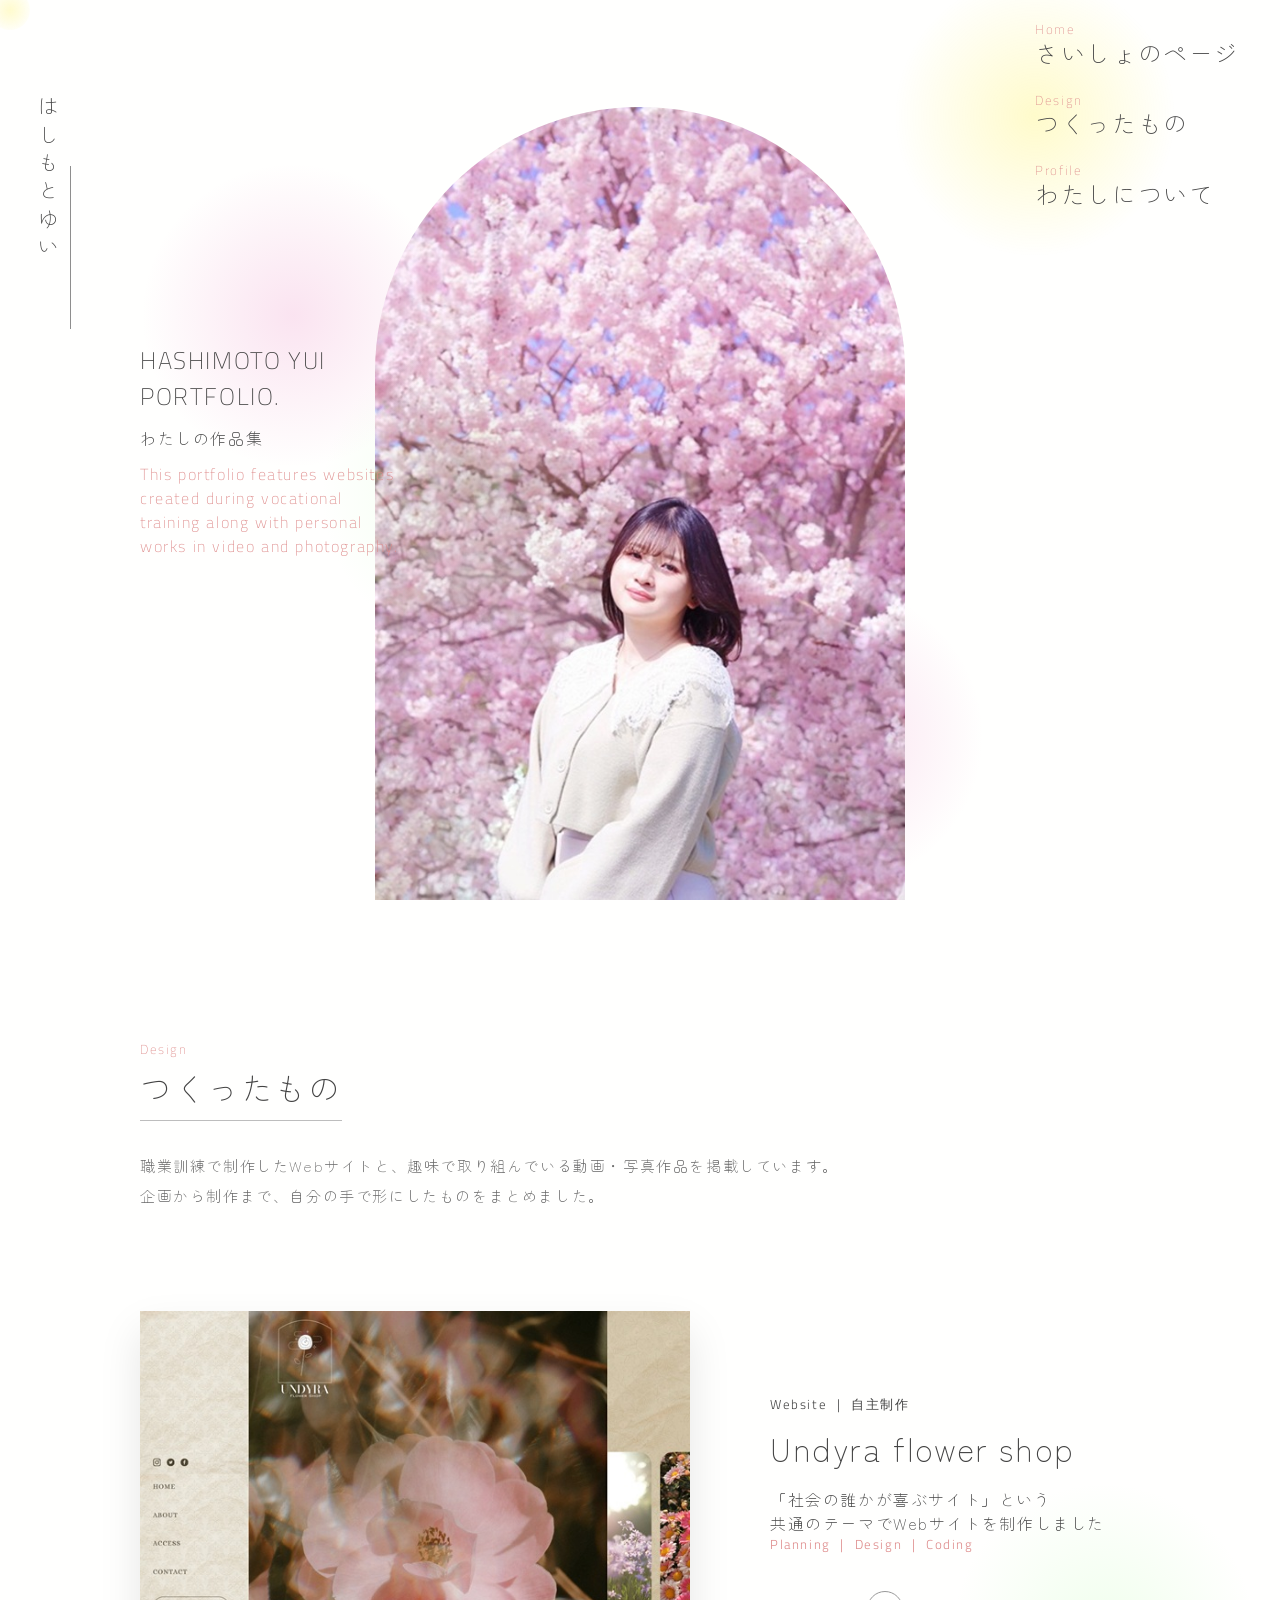
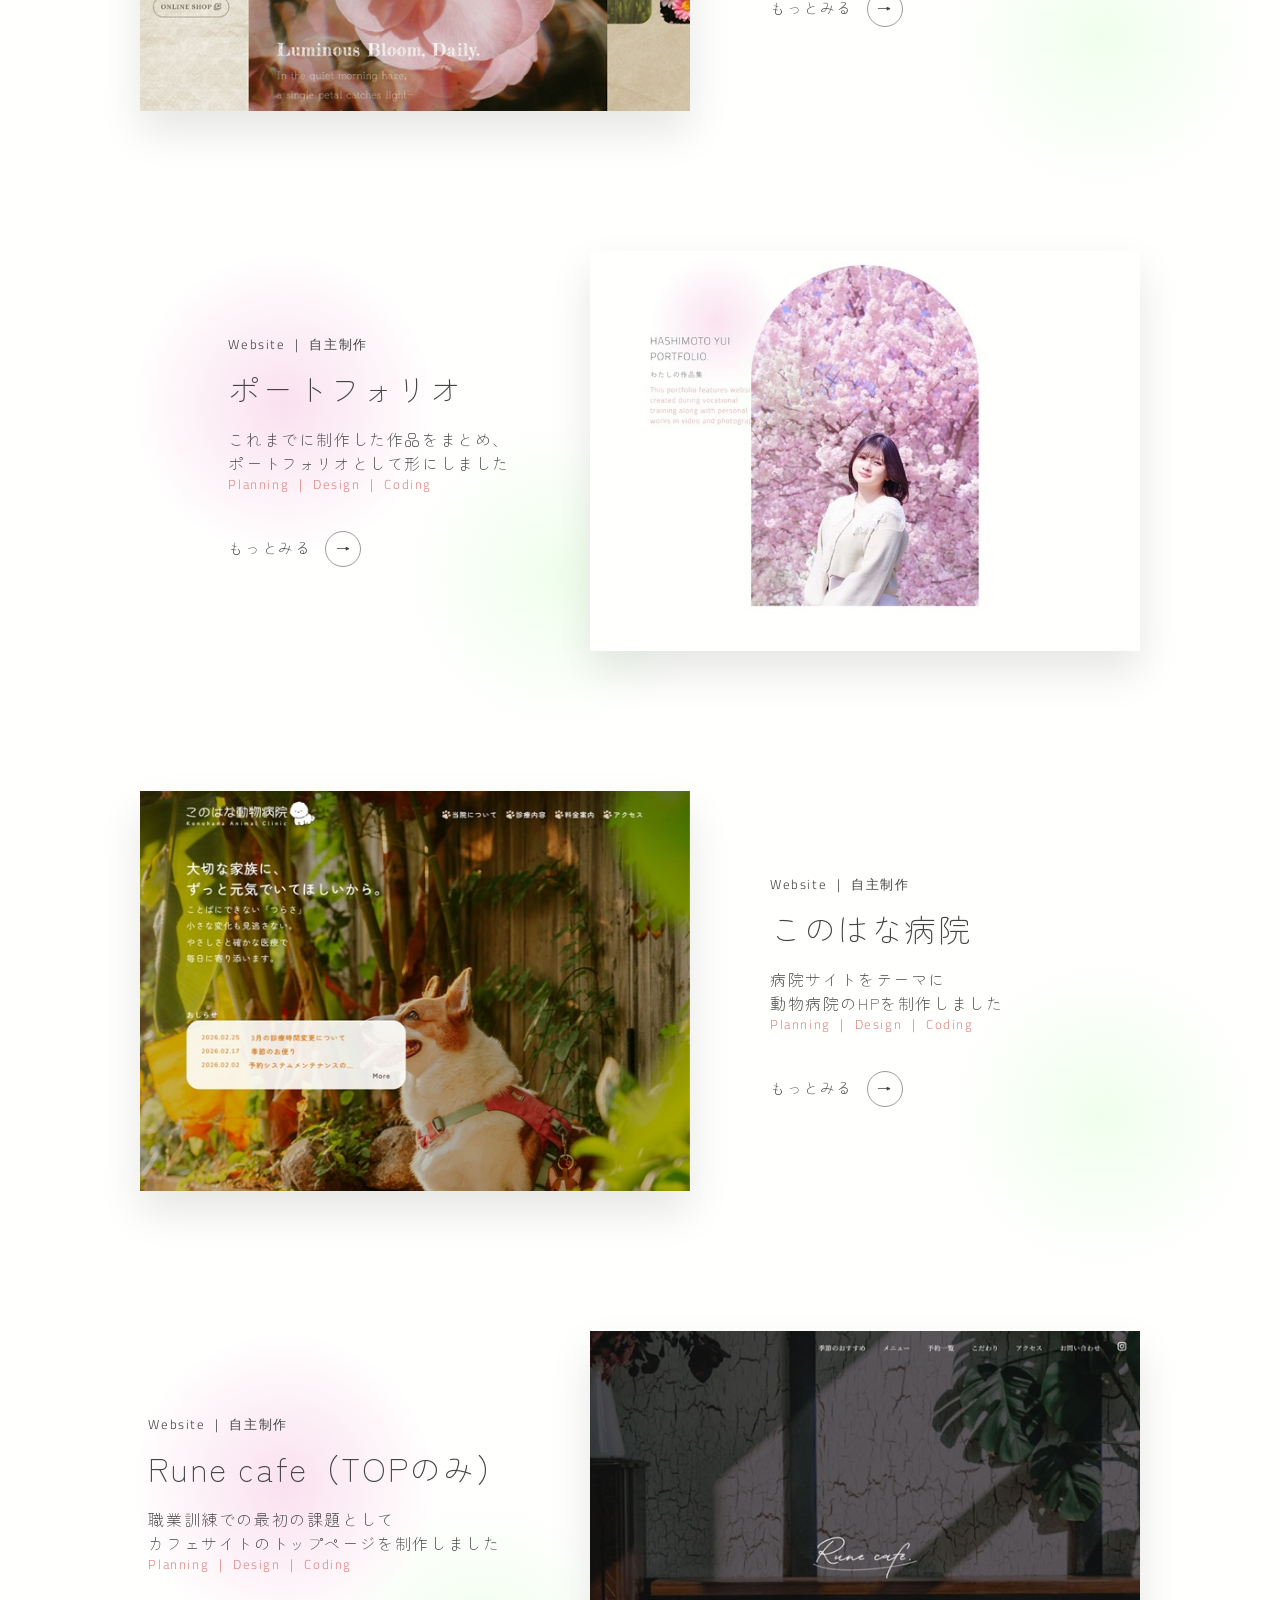
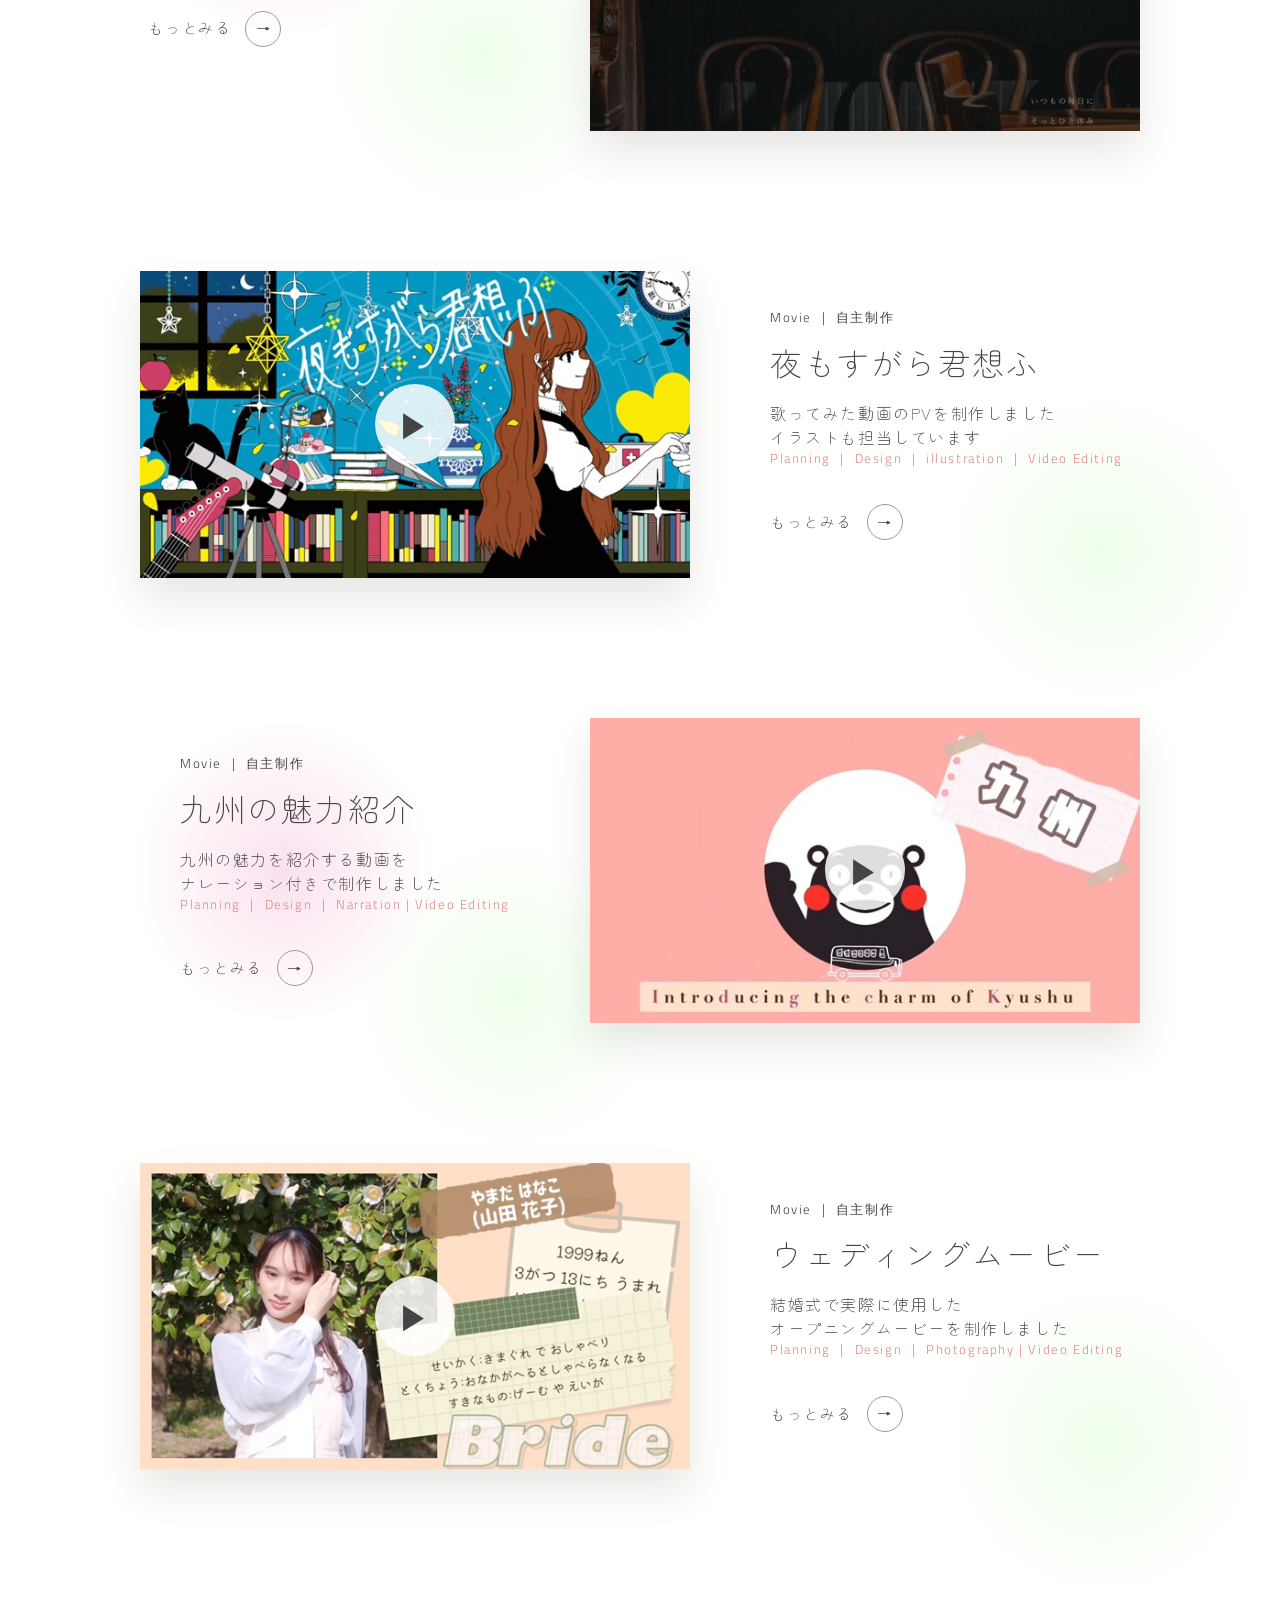
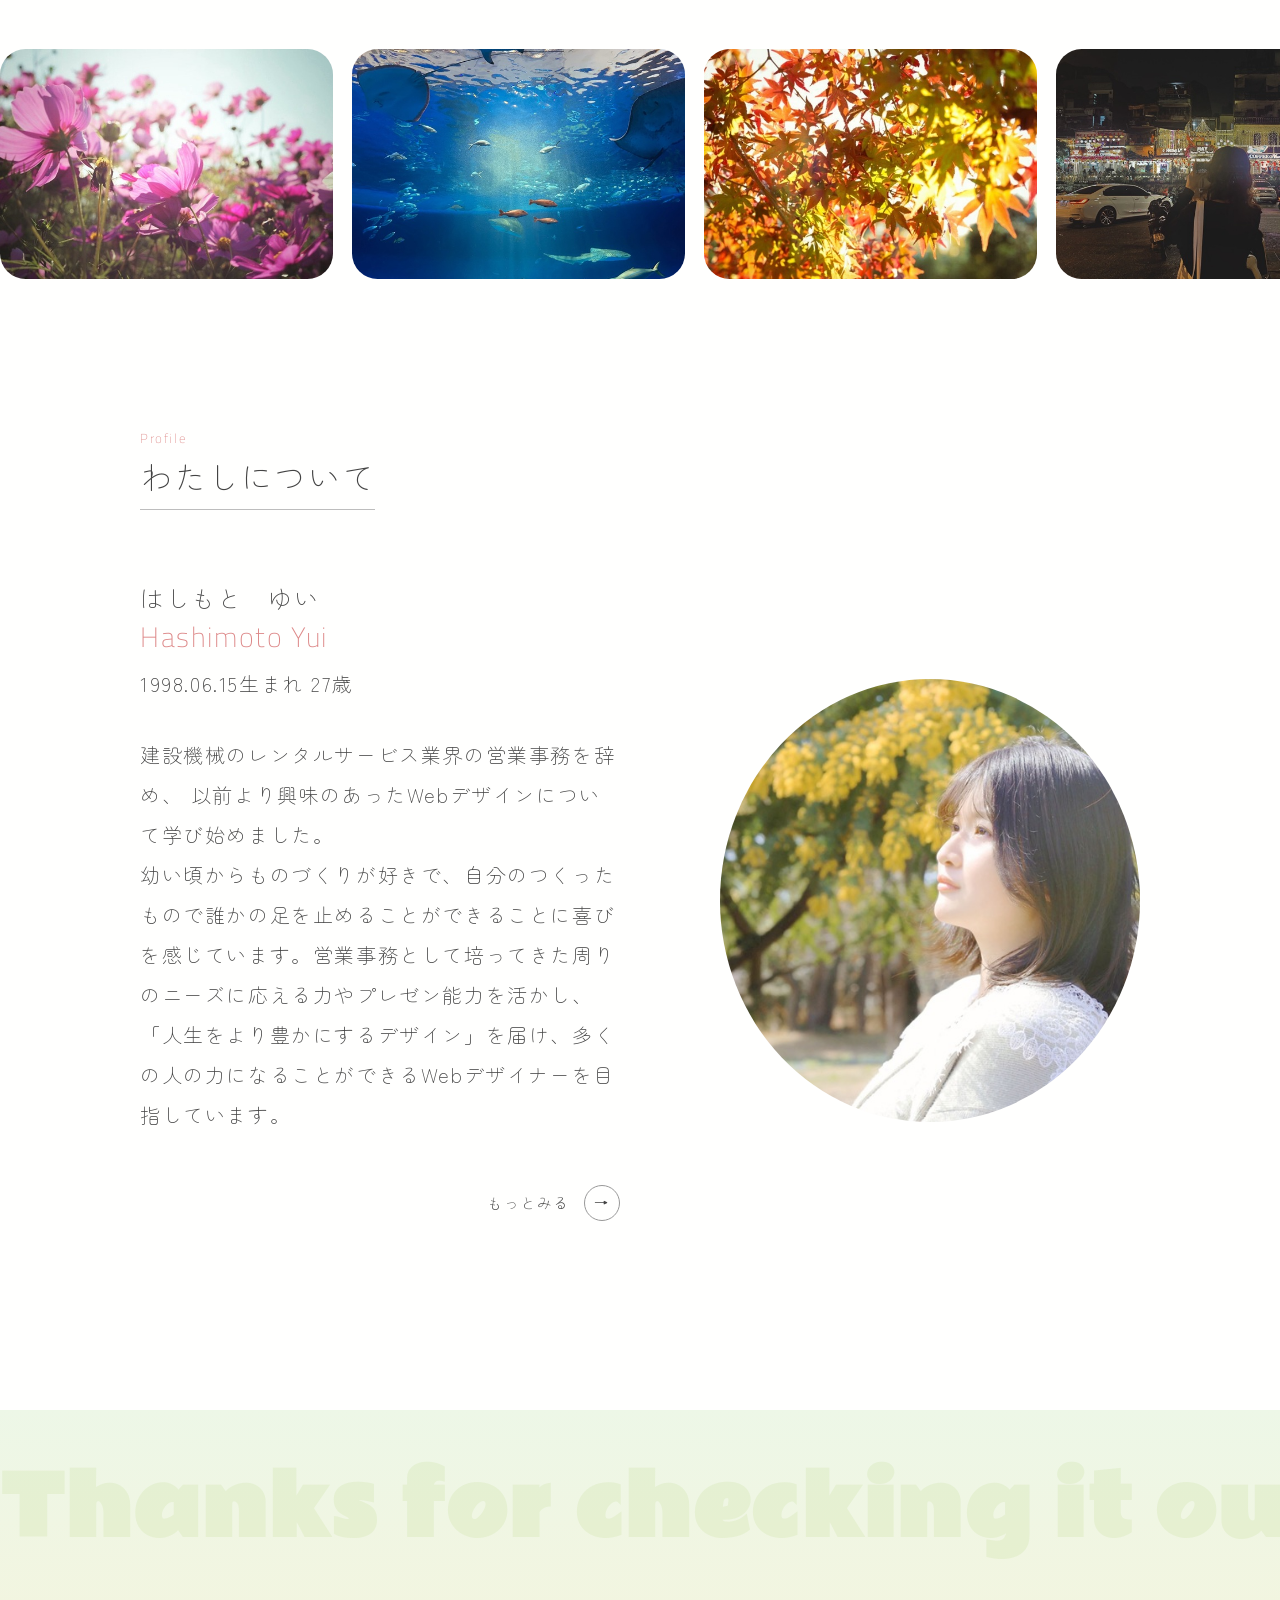
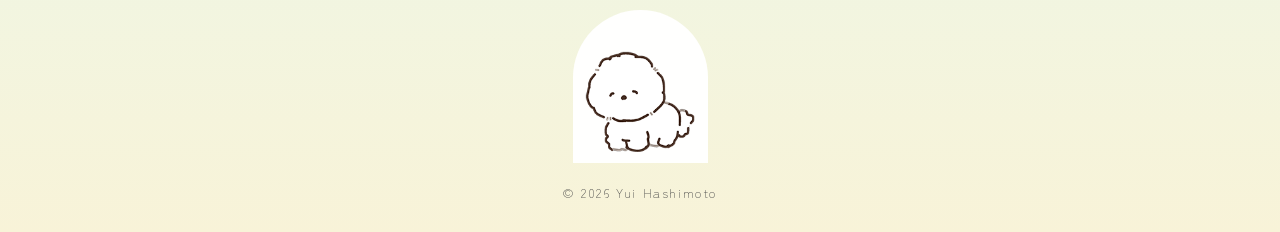
==== index.html @ 663eefa3 "Update profile link to use anchor instead of file" ====
<!DOCTYPE html>
<html lang="ja">
<head>
	<meta charset="utf-8">
	<meta name="viewport" content="width=device-width, initial-scale=1">
	<title>はしもとゆいのポートフォリオ</title>
	<!--IEの互換防止-->
	<meta http-equiv="X-UA-Compatible" content="IE=Edge">
	<!--携帯電話リンク防止-->
	<meta name="format-detection" content="telephone=no">
	<!--CSS読み込み-->
	<link rel="stylesheet" href="css/style.css">
	<!--JS読み込み-->
	<script src="js/common.js" defer></script>
	<!--AOSJS-->
   <link href="https://unpkg.com/aos@2.3.1/dist/aos.css" rel="stylesheet">
	<!--Google fontからfont読み込み-->
	<link rel="preconnect" href="https://fonts.googleapis.com">
	<link rel="preconnect" href="https://fonts.gstatic.com" crossorigin>
	<link href="https://fonts.googleapis.com/css2?family=Rammetto+One&family=Titillium+Web:ital,wght@0,200;0,300;1,200&family=Zen+Maru+Gothic:wght@300&display=swap" rel="stylesheet">
</head>
<body>
	<div class="wrap">
		<header class="header">

			<button class="hamburger" id="hamburger">
				<span></span>
				<span></span>
				<span></span>
			</button>

			<nav id="nav" class="nav">
				<a href="#top" class="nav-item">
					<span class="title-sub">Home</span>
					<span class="nav-main">さいしょのページ</span>
				</a>
				<a href="#works" class="nav-item">
					<span class="title-sub">Design</span>
					<span class="nav-main">つくったもの</span>
				</a>
				<a href="#profile" class="nav-item">
					<span class="title-sub">Profile</span>
					<span class="nav-main">わたしについて</span>	
				</a>
			</nav>
			<div class="overlay"></div>
		</header>

		<main class="main">
			<a href="#top" class="vertical">はしもとゆい</a>
			<div id="top" class="hero inner">
				<div class="text">
					<h1 class="top-title">HASHIMOTO YUI<br>PORTFOLIO.</h1>
					<p class="h1-sub">わたしの作品集</p>
					<p class="sub">
						This portfolio features websites<br>
						created during vocational<br>
						training along with personal<br>
						works in video and photography.
					</p>
				</div>

				<div class="top-img">
					<img src="img/top.jpg" alt="はしもとゆい">
				</div>
			</div>

			<!--works section-->
			<section id="works" class="works inner">
					<div class="works-head" data-aos="fade-up">
						<span class="title-sub">Design</span>
						<h2 class="section-title">つくったもの</h2>
						<p class="section-text">
							職業訓練で制作したWebサイトと、趣味で取り組んでいる動画・写真作品を掲載しています。<br>
							企画から制作まで、自分の手で形にしたものをまとめました。
	   				</p>
					</div>

					<!--item1-->
					<div class="work-item" data-aos="fade-up">
						<div class="work-image">
							<img src="img/undyra.jpg" alt="Undyra flower shop">
						</div>

						<div class="work-content">
							<p class="work-category">Website ｜ 自主制作</p>
							<h3 class="work-title">Undyra flower shop</h3>
							<p class="work-text">
								「社会の誰かが喜ぶサイト」という<br>
								共通のテーマでWebサイトを制作しました
							</p>
							<p class="work-tag">Planning ｜ Design ｜ Coding</p>

							<a href="#" class="more-link">
								もっとみる
								<span>→</span>
							</a>
						</div>
					</div>

					<!--item2-->
					<div class="work-item reverse" data-aos="fade-up">
						<div class="work-image">
							<img src="img/portfolio.jpg" alt="ポートフォリオ">
						</div>

						<div class="work-content">
							<p class="work-category">Website ｜ 自主制作</p>
							<h3 class="work-title">ポートフォリオ</h3>
							<p class="work-text">
								これまでに制作した作品をまとめ、<br>
								ポートフォリオとして形にしました
							</p>
							<p class="work-tag">Planning ｜ Design ｜ Coding</p>

							<a href="#" class="more-link">
								もっとみる
								<span>→</span>
							</a>
						</div>
					</div>

					<!--item3-->
					<div class="work-item" data-aos="fade-up">
						<div class="work-image">
							<img src="img/clinic.jpg" alt="このはな病院">
						</div>

						<div class="work-content">
							<p class="work-category">Website ｜ 自主制作</p>
							<h3 class="work-title">このはな病院</h3>
							<p class="work-text">
								病院サイトをテーマに<br>
								動物病院のHPを制作しました
							</p>
							<p class="work-tag">Planning ｜ Design ｜ Coding</p>

							<a href="#" class="more-link">
								もっとみる
								<span>→</span>
							</a>
						</div>
					</div>

					<!--item4-->
					<div class="work-item reverse" data-aos="fade-up">
						<div class="work-image">
							<img src="img/cafe.jpg" alt="Rune cafe">
						</div>

						<div class="work-content">
							<p class="work-category">Website ｜ 自主制作</p>
							<h3 class="work-title">Rune cafe（TOPのみ）</h3>
							<p class="work-text">
								職業訓練での最初の課題として<br>
								カフェサイトのトップページを制作しました
							</p>
							<p class="work-tag">Planning ｜ Design ｜ Coding</p>

							<a href="#" class="more-link">
								もっとみる
								<span>→</span>
							</a>
						</div>
					</div>

					<!--item5-->
					<div class="work-item" data-aos="fade-up">
						<div class="work-movie">
							<a href="https://www.youtube.com/watch?v=dEHIqq2Hoqo" target="_blank" class="video-thumb">
								<img src="img/yomosugara.jpg" alt="夜もすがら君想ふ">
								<span class="play-btn">▶</span>
							</a>
						</div>

						<div class="work-content">
							<p class="work-category">Movie ｜ 自主制作</p>
							<h3 class="work-title">夜もすがら君想ふ</h3>
							<p class="work-text">
								歌ってみた動画のPVを制作しました<br>
								イラストも担当しています
							</p>
							<p class="work-tag">Planning ｜ Design ｜ illustration ｜ Video Editing</p>

							<a href="#" class="more-link">
								もっとみる
								<span>→</span>
							</a>
						</div>
					</div>

					<!--item6-->
					<div class="work-item reverse" data-aos="fade-up">
							<div class="work-movie">
							<a href="https://www.youtube.com/watch?v=ngOwMPKmfDs" target="_blank" class="video-thumb">
								<img src="img/kyusyu.jpg" alt="九州の魅力紹介">
								<span class="play-btn">▶</span>
							</a>
						</div>

						<div class="work-content">
							<p class="work-category">Movie ｜ 自主制作</p>
							<h3 class="work-title">九州の魅力紹介</h3>
							<p class="work-text">
								九州の魅力を紹介する動画を<br>
								ナレーション付きで制作しました
							</p>
							<p class="work-tag">Planning ｜ Design ｜ Narration  |  Video Editing</p>

							<a href="#" class="more-link">
								もっとみる
								<span>→</span>
							</a>
						</div>					
					</div>

					<!--item7-->
					<div class="work-item" data-aos="fade-up">
						<div class="work-movie">
							<a href="https://www.youtube.com/watch?v=3dKa9_upob4" target="_blank" class="video-thumb">
								<img src="img/wedding.jpg" alt="ウェディングムービー">
								<span class="play-btn">▶</span>
							</a>
						</div>

						<div class="work-content">
							<p class="work-category">Movie ｜ 自主制作</p>
							<h3 class="work-title">ウェディングムービー</h3>
							<p class="work-text">
								結婚式で実際に使用した<br>
								オープニングムービーを制作しました
							</p>
							<p class="work-tag">Planning ｜ Design ｜ Photography  |  Video Editing</p>

							<a href="#" class="more-link">
								もっとみる
								<span>→</span>
							</a>
						</div>						
					</div>
			</section>

			<!--bg-->
			<div class="bg-slider">
			  <div class="bg-slider-inner">
			    <img src="img/flour.jpeg" alt="コスモス">
			    <img src="img/sea.jpeg" alt="海の生き物">
			    <img src="img/autumn.jpeg" alt="秋の紅葉">
			    <img src="img/portrait.jpeg" alt="ポートレート">
			    <img src="img/orca.jpeg" alt="シャチ">
			    <img src="img/muffin.jpeg" alt="お菓子">
			    <img src="img/perfume.jpg" alt="香水">

			    <!-- ループ用に同じものもう一回 -->
			    <img src="img/flour.jpeg" alt="コスモス">
			    <img src="img/sea.jpeg" alt="海の生き物">
			    <img src="img/autumn.jpeg" alt="秋の紅葉">
			    <img src="img/portrait.jpeg" alt="ポートレート">
			    <img src="img/orca.jpeg" alt="シャチ">
			    <img src="img/muffin.jpeg" alt="お菓子">
			    <img src="img/perfume.jpg" alt="香水">
			     <!-- ループ用に同じものもう一回 -->
			    <img src="img/flour.jpeg" alt="コスモス">
			    <img src="img/sea.jpeg" alt="海の生き物">
			    <img src="img/autumn.jpeg" alt="秋の紅葉">
			    <img src="img/portrait.jpeg" alt="ポートレート">
			    <img src="img/orca.jpeg" alt="シャチ">
			    <img src="img/muffin.jpeg" alt="お菓子">
			    <img src="img/perfume.jpg" alt="香水">
			  </div>
			</div>

			<!--profile section-->
			<section id="profile" class="profile inner">
				<div class="profile-head" data-aos="fade-up">
					<span class="title-sub">Profile</span>
					<h2 class="section-title">わたしについて</h2>
				</div>

				<div class="profile-area" data-aos="fade-up">
					<div class="profile-text">
						<h3 class="profile-name">
							はしもと　ゆい<br>
							<span>Hashimoto Yui</span>
						</h3>

						<p class="profile-birth">
							1998.06.15生まれ 27歳
						</p>

						<p class="profile-description">

							建設機械のレンタルサービス業界の営業事務を辞め、
							以前より興味のあったWebデザインについて学び始めました。<br>
							幼い頃からものづくりが好きで、自分のつくったもので誰かの足を止めることができることに喜びを感じています。営業事務として培ってきた周りのニーズに応える力やプレゼン能力を活かし、「人生をより豊かにするデザイン」を届け、多くの人の力になることができるWebデザイナーを目指しています。
						</p>

						<a href="profile.html" class="more-link">
							もっとみる
							<span>→</span>
						</a>
					</div>

					<div class="profile-image">
						<img src="img/profile.jpg" alt="はしもとゆい">
					</div>
				</div>
			</section>
		</main>

		<!--footer-->
		<footer class="footer">
			<p class="footer-message">
				Thanks for checking it out.
			</p>

			<div class="footer-icon">
				<img src="img/inu-huwahuwa.png" alt="footer icon">
			</div>

			<p class="copyright">
			  © 2026 Yui Hashimoto
			</p>
		</footer>
	</div>

		<!--js-->
			<div id="mouse-stalker" class="mouse-stalker"></div>
		    <script src="https://unpkg.com/aos@2.3.1/dist/aos.js"></script>
		    <script>
			     AOS.init();
		    </script>
</body>
</html>
---- css/style.css ----
@charset "utf-8";
/*-----------Eric Meyer's CSS Reset (HTML5)-------------------------------------*/
/* http://meyerweb.com/eric/tools/css/reset/ 
   v2.0 | 20110126
   License: none (public domain)
*/

html, body, div, span, applet, object, iframe,
h1, h2, h3, h4, h5, h6, p, blockquote, pre,
a, abbr, acronym, address, big, cite, code,
del, dfn, em, img, ins, kbd, q, s, samp,
small, strike, strong, sub, sup, tt, var,
b, u, i, center,
dl, dt, dd, ol, ul, li,
fieldset, form, label, legend,
table, caption, tbody, tfoot, thead, tr, th, td,
article, aside, canvas, details, embed, 
figure, figcaption, footer, header, hgroup, 
menu, nav, output, ruby, section, summary,
time, mark, audio, video {
	margin: 0;
	padding: 0;
	border: 0;
	font-size: 100%;
	font: inherit;
	vertical-align: baseline;
}
/* HTML5 display-role reset for older browsers */
article, aside, details, figcaption, figure, 
footer, header, hgroup, menu, nav, section {
	display: block;
}
body {
	line-height: 1;
}
ol, ul {
	list-style: none;
}
blockquote, q {
	quotes: none;
}
blockquote:before, blockquote:after,
q:before, q:after {
	content: '';
	content: none;
}
table {
	border-collapse: collapse;
	border-spacing: 0;
}
/*--------------------------------------------------------------------------------*/
/*---------------common.js---------------*/
.mouse-stalker {
  pointer-events: none;
  position: fixed;
  top: -10px; 
  left: -10px; 
  width: 40px; 
  height: 40px; 
  background: radial-gradient(
    circle,
    rgba(255, 234, 0, 0.38) 0%,
    rgba(255, 234, 0, 0.22) 38%,
    rgba(255, 234, 0, 0.10) 62%,
    rgba(255, 234, 0, 0) 82%
  );
  opacity: 0.5;
  border-radius: 50%;
  transform: translate(0, 0);
  transition: transform 0.45s cubic-bezier(0.22, 1, 0.36, 1),
    width 0.45s cubic-bezier(0.22, 1, 0.36, 1),
    height 0.45s cubic-bezier(0.22, 1, 0.36, 1),
    top 0.45s cubic-bezier(0.22, 1, 0.36, 1),
    left 0.45s cubic-bezier(0.22, 1, 0.36, 1);
  transition-timing-function: ease-out;
  z-index: 9999;  

  &.is_active {
    top: -40px; 
    left: -40px;
    width: 100px;
    height: 100px;
    transition: 0.2s;
  }
}

/*ホバー時*/
.stalker.is_active {
  transform: scale(2);
  background: cyan;
}

/*フェードインフェードアウト
body{
  opacity: 0;
  transition: opacity 0.6s ease;
}

/*表れ
body.is-show{
  opacity: 1;
}

/*消え
body.is-hide{
  opacity: 0;
}:*/

/*---------------共通項目---------------*/
/*全体の指定*/
html{
	letter-spacing: 0.08rem;
  font-size: clamp(16px, 1.6vw, 20px);
	scroll-behavior: smooth;
	background-color: #fffffe;
	-webkit-text-size-adjust:100%;
  overflow-x: hidden;
  box-sizing: border-box;
}
/*リンクの下線・色の指定*/
a{
	text-decoration: none;
	color: inherit;
}

/*画像*/
img{
	max-width: 100%;
	height: auto;
}

/*フォント*/
.wrap{
	color: #434343;
	font-family: 'Zen Maru Gothic',sans-serif;
	font-weight: 300;
	line-height: 1.5;
}
.inner{
	max-width: 1280px;
  width: calc(100% - 280px);
	margin: 0 auto;
}

/* ハンバーガー（PCでは非表示） */
.hamburger {
  display: none;
  width: 40px;
  height: 40px;
  background: transparent;
  border: none;
  cursor: pointer;
  position: relative;
  z-index: 200;
}

.hamburger span {
  display: block;
  width: 28px;
  height: 2px;
  background: #434343;
  margin: 6px auto;
  transition: 0.3s;
}


/*---------------nav---------------*/
/*ナビ 位置*/
.header{
  position: fixed;
  top: 20px;
  right: 40px;
  z-index: 9999;
}
.nav{
	position: relative;
  display: flex;
  flex-direction: column;
  gap: 20px;
}
/* 上の小さい文字 */
.title-sub{
  display: block;
  font-size: 13px;
  margin-bottom: -5px;
  font-family: 'Titillium Web',sans-serif;
  font-weight: 200;
  color: #d88;
}
/*ナビ文字*/
.nav-main{
  font-size: 24px;
}
.nav-item{
	position: relative;
  transition: transform 0.4s ease;
}
/*ナビ下線*/
.nav-item::after{
  content: "";
  position: absolute;
  left: 0px;
  bottom: -5px;
  width: 0%;
  height: 0.5px;
  background: #434343;
  opacity: 0.6;
  transition: width 0.4s ease;
}

/*ナビ　じんわり円背景*/
.nav::before{
  content: "";
  position: absolute;
  top: 50%;
  left: 0%;
  width: 355px;
  height: 355px;
  background: radial-gradient(circle, rgba(255,234,0,0.2), transparent 70%);
  transform: translate(-50%, -50%) scale(0.8);
  transition: all 0.5s ease;
  border-radius: 50%;
  pointer-events: none;
  z-index: 0;
}

/*ホバー*/
.nav-item:hover::after{
  width: 100%;
  opacity: 0.6;
}
.nav-item:hover{
  transform: translateX(5px);
}
/*---------------top---------------*/
/*はしもとゆい　縦書き*/
.vertical{
  writing-mode: vertical-rl;
  letter-spacing: 8px;
  font-size: clamp(16px, 1.6vw, 24px);
  position: fixed;
  left: 2.5%;
  top:20%;
  transform: translateY(-50%);
  z-index: 99;
}
.vertical::after{
  content:"";
  position: absolute;
  top: 70px;
  right: -8px;
  width: 0.5px;
  height: 163px;
  background: #434343;
  opacity: 0.6;
}
/*ヒーローエリアレイアウト*/
.hero{
	position: relative;
	height: 100vh;
    display: flex;
  align-items: center;
}
.text{
	position: relative;
  z-index: 2;
  width: 45%;
}
/*背景*/
.text::before {
  content: "";
  position: absolute;
  top: 0px;
  left: 180px;
  width: 307px;
  height: 307px;
  background: radial-gradient(
    circle,
    rgba(179, 255, 167, 0.2),
    transparent 70%
  );
  border-radius: 50%;
  pointer-events: none;
  z-index: -1;
}

.text::after {
  content: "";
  position: absolute;
  top: -180px;
  left: 0px;
  width: 307px;
  height: 307px;
  background: radial-gradient(
    circle,
    rgba(232, 117, 186, 0.2),
    transparent 70%
  );
  border-radius: 50%;
  pointer-events: none;
  z-index: -1;
}

/*タイトル*/
.top-title{
	font-size: clamp(24px, 1.6vw, 34px);
	font-family: 'Titillium Web',sans-serif;
	font-weight: 200;
}
/*わたしの作品集*/
.h1-sub{
	font-size: clamp(13px, 1.6vw, 16px);
  margin-top: 12px;
}
/*英文*/
.sub{
  color: #d88;
  font-size: clamp(13px, 1.6vw, 16px);
  margin-top: 12px;
  font-family: 'Titillium Web',sans-serif;
  font-weight: 200;
  word-break: break-word;
  overflow-wrap: break-word;
}
/* 中央画像（アーチ型） */
.top-img img{
  display: block;
  border-radius: 500px 500px 0 0;
}
.top-img{
  position: absolute;
  left: 50%;
  bottom: 0;
  transform: translateX(-50%);
  width: clamp(280px, 42vw, 530px);
}
.top-img::after {
  content: "";
  position: absolute;
  top: 60%;
  right: clamp(-80px, -8vw, -150px);
  width: 307px;
  height: 307px;
  background: radial-gradient(
    circle,
    rgba(232, 117, 186, 0.22),
    transparent 70%
  );
  border-radius: 50%;
  pointer-events: none;
  z-index: -1;
}
.works {
  padding: 140px 0 180px;
  position: relative;
}

.works-head {
  margin-bottom: 100px;
}

.section-title {
  font-size: 32px;
  margin-top: 8px;
  position: relative;
  display: inline-block;
}

.section-title::after {
  content: "";
  position: absolute;
  left: 0;
  bottom: -10px;
  width: 100%;
  height: 1px;
  background: #bdbdbd;
}

.section-text {
  margin-top: 40px;
  font-size: 15px;
  line-height: 2;
  color: #666;
}

/* 各作品 */

.work-item {
  display: flex;
  align-items: center;
  gap: 80px;
  margin-bottom: 140px;
}
.work-item:last-child {
  margin-bottom: 0;
}
.work-item.reverse {
  flex-direction: row-reverse;
  position: relative;
}
.work-image {
  width: 55%;
  box-shadow: 0 20px 40px rgba(0,0,0,0.1);
  height: 400px;
  overflow-y: scroll;
}
.work-movie{
  width: 55%;
  box-shadow: 0 20px 40px rgba(0,0,0,0.1);
}
.work-image img {
  width: 100%;
  display: block;
}

.work-content {
  max-width: 40%;
}

.work-category {
  font-size: 13px;
  margin-bottom: 10px;
  font-family: 'Titillium Web', sans-serif;
}

.work-title {
  font-size: 32px;
  margin-bottom: 15px;
}

.work-text {
  font-size: 16px;
  margin-bottom: 0px;
  position: relative;
}
/*背景*/
.work-text::before {
  content: "";
  position: absolute;
  top: -10%;
  left: 180px;
  width: 307px;
  height: 307px;
  background: radial-gradient(
    circle,
    rgba(179, 255, 167, 0.2),
    transparent 70%
  );
  border-radius: 50%;
  pointer-events: none;
  z-index: -1;
}

.work-item.reverse::after {
  content: "";
  position: absolute;
  top: 0%;
  left: -10px;
  width: 307px;
  height: 307px;
  background: radial-gradient(
    circle,
    rgba(232, 117, 186, 0.22),
    transparent 70%
  );
  border-radius: 50%;
  pointer-events: none;
  z-index: -1;
}
.work-tag {
  font-size: 13px;
  color: #d88;
  margin-bottom: 36px;
  font-family: 'Titillium Web', sans-serif;
}

.more-link {
  display: inline-flex;
  align-items: center;
  gap: 14px;
  font-size: 15px;
  transition: 0.3s;
}

.more-link span {
  width: 34px;
  height: 34px;
  border: 1px solid #999;
  border-radius: 50%;
  display: grid;
  place-items: center;
  font-size: 14px;
}

.more-link:hover {
  transform: translateX(4px);
}

.video-thumb img {
  width: 100%;
  display: block;
  transition: 0.3s;
}

.video-thumb:hover img {
  opacity: 0.85;
}

/* 中央の再生ボタン */
.video-thumb {
  position: relative;
  display: block;
  width: 100%;
}
.play-btn {
  position: absolute;
  top: 50%;
  left: 50%;
  transform: translate(-50%, -50%);

  width: 80px;
  height: 80px;
  border-radius: 50%;

  background: rgba(255, 255, 255, 0.85);
  color: #444;

  display: flex;
  align-items: center;
  justify-content: center;

  font-size: 32px;
  transition: 0.3s;
}

/* hoverで少し大きく */
.video-thumb:hover .play-btn {
  transform: translate(-50%, -50%) scale(1.08);
}

/*背景アニメーション*/
.bg-slider {
  overflow: hidden;
  width: 100%;
  position: relative;
  z-index: -1;
}
.bg-slider-inner {
  display: flex;
  width: max-content;
  animation: scroll 50s linear infinite;
}

.bg-slider img {
  width: clamp(180px, 26vw, 374px);
  height: clamp(120px, 18vw, 250px);
  object-fit: cover;
  margin-right: clamp(10px, 1.5vw, 20px);
  border-radius: clamp(12px, 2vw, 30px);
  flex-shrink: 0;
}
@keyframes scroll{
  0%{
    transform: translateX(-50%);
  }
  100%{
    transform: translateX(0);
  }
}

/*--------------profile section------------*/
.profile {
  padding: 150px 0 189px;
}

.profile-head {
  margin-bottom: 80px;
}

.profile-area {
  display: flex;
  align-items: center;
  justify-content: space-between;
  max-width: 1100px;
  margin: 0 auto;
  gap: 40px;
}

.profile-text {
  width: 48%;
}

.profile-name {
  font-size: 24px;
  margin-bottom: 11px;
}

.profile-name span {
  font-size: 28px;
  font-family: 'Titillium Web', sans-serif;
  font-weight: 200;
  color: #d88;
}

.profile-birth {
  margin-bottom: 36px;
}

.profile-description {
  line-height: 2;
  margin-bottom: 50px;
}

.profile-image {
  width: 42%;
}

.profile-image img {
  width: 434px;
  border-radius: 50%;
  display: block;
}

.profile-text .more-link {
  display: flex;
  justify-content: flex-end;
  position: relative;
}



/*--------footer--------*/
.footer {
  padding: 40px 0 30px;
  text-align: center;
  background: linear-gradient(
    to bottom,
    #edf7e7 0%,
    #f8f3d8 100%
  );
  position: relative;
  overflow: hidden;
}

.footer-message {
  font-size: 80px;
  font-family: 'Rammetto One', sans-serif;
  font-weight: 600;
  color: rgba(190, 220, 138, 0.2);
  white-space: nowrap;
}
/* 窓型の枠 */
.footer-icon {
  width: 135px;
  height: 153px;
  margin: 40px auto 20px;
  background: #fffffe;
  border-radius: 70px 70px 0 0;
  display: flex;
  align-items: center;
  justify-content: center;
  overflow: hidden;
}
.footer-icon img{
  width: 120px;
  height: auto;
  display: block;
  margin-top: 40px;
}

.copyright {
  font-size: 13px;
  color: #434343;
}

/*-----skills/strengths-------*/
.profile-more{
  padding-top: 120px;
}
.profile-image-more img{
  border-radius: 30px;
}
.skills,
.strengths {
  position: relative;
}

/* 各ブロック */
.skill-item,
.strength-item {
  margin-bottom: 100px;
  position: relative;
}

.skill-item:last-child,
.strength-item:last-child {
  margin-bottom: 0;
}

/* 背景のふんわり装飾 */
.skill-item::before,
.strength-item:nth-child(even)::before {
  content: "";
  position: absolute;
  width: 280px;
  height: 280px;
  border-radius: 50%;
  background: radial-gradient(
    circle,
    rgba(179, 255, 167, 0.18),
    transparent 70%
  );
  top: -60px;
  left: -80px;
  z-index: -1;
  pointer-events: none;
}

.skill-item:nth-child(even)::after,
.strength-item:nth-child(odd)::after {
  content: "";
  position: absolute;
  width: 260px;
  height: 260px;
  border-radius: 50%;
  background: radial-gradient(
    circle,
    rgba(232, 117, 186, 0.16),
    transparent 70%
  );
  right: 0;
  top: 20px;
  z-index: -1;
  pointer-events: none;
}

/* タイトル */
.skill-title {
  font-size: 28px;
  margin-bottom: 10px;
  position: relative;
  display: inline-block;
}

/* 本文 */
.skill-text {
  font-size: 16px;
  margin-bottom: 24px;
}
.container ul{
  margin-left: 30px;
}
.container ul li{
  margin-bottom: 15px;
  font-size: 16px;
}
.container ul li strong{
  color: #d88;
  font-weight: 600;
  font-size: 20px;
  font-family: 'Titillium Web',sans-serif;
}
.skill-item{
  display: flex;
  justify-content: center;
  align-items: center;
  gap: 60px;
}
.skill-content{
  flex: 1;
}
.skill-img{
  max-width: 300px;
  flex-shrink: 0;
  margin-right: 100px;
}
.strengths {
  margin-bottom: 120px;
}
/*=====================
responsive
=====================*/

@media (max-width: 768px) {

  .skills,
  .strengths {
    padding: 0px 0;
  }

  .skill-item,
  .strength-item {
    margin-bottom: 70px;
  }

  .skill-title {
    font-size: 22px;
  }

  .skill-text {
    font-size: 15px;
    margin-bottom: 24px;
  }

  .skill-item::before,
  .skill-item::after,
  .strength-item::before,
  .strength-item::after {
    width: 180px;
    height: 180px;
  }
  .skill-item {
    flex-direction: column;
    align-items: flex-start;
    gap: 30px;
  }

  .skill-img {
    margin-right: 0;
    margin: 0 auto;
    max-width: 240px;
  }
  .container ul{
  margin-left: 0px;
}
.profile-more{
  padding-top: 120px;
}
.strengths{
  padding-bottom: 120px;
}
}




/*=====================
レスポンシブ
=====================*/

@media (max-width: 768px) {
  /*写真アニメーション*/
  .bg-slider-inner {
    animation: scroll 40s linear infinite;
  }

  .bg-slider img {
    width: clamp(160px, 42vw, 260px);
    height: clamp(110px, 28vw, 180px);
  }
 /*全体*/
 .mouse-stalker{
  display: none;
 }
  html,
  body {
    overflow-x: hidden;
  }

  .inner {
    width: 90%;
    max-width: 90%;
  }

  /*fixed系は非表示*/
  .vertical {
    display: none;
  }

.hero{
    height: 100vh;
    display: flex;
    flex-direction: column;
    justify-content: space-between;
    align-items: center;
    text-align: center;
  }

  .top-title {
    font-size: clamp(24px, 5vw, 30px);
  }

  .h1-sub {
    font-size: clamp(12px, 2.8vw, 15px);
  }

  .sub {
    font-size: clamp(12px, 2.8vw, 14px);
  }
  .text{
    padding: 10px 0;
  }
  .text > *{
  margin-bottom: -7px;
}
.text > *:last-child{
  margin-bottom: 0;
}
  .text::before {
    width: 220px;
    height: 220px;
    left: 100%;
    top: 70px;
    transform: translateX(-50%);
  }

  .text::after {
    width: 200px;
    height: 200px;
    top: -15px;
    left: 0%;
    transform: translateX(-50%);
  }

  .top-img {
    position: relative;
    left: auto;
    bottom: 0;
    transform: none;
    width: min(75vw, 360px);
    margin: 0 auto;
    order: 2;
  }

.works {
    padding: 90px 0;
  }

  .works-head {
    margin-bottom: 60px;
  }

  .section-title {
    font-size: clamp(24px, 4vw, 30px);
  }

  .section-text {
    font-size: 14px;
    margin-top: 30px;
  }

  .work-item,
  .work-item.reverse {
    flex-direction: column;
    align-items: flex-start;
    gap: 36px;
    margin-bottom: 80px;
  }

  .work-image,
  .work-movie,
  .work-content {
    width: 100%;
    max-width: 100%;
  }

.work-image{
  height: 280px;
  overflow-y: scroll;
}
  .work-title {
    font-size: clamp(22px, 4vw, 28px);
    line-height: 1.4;
  }

  .work-text {
    font-size: 14px;
    line-height: 1.9;
  }

  .work-tag {
    font-size: 12px;
    line-height: 1.8;
  }

  .work-text::before {
  content: "";
  position: absolute;
  top: 30px;
  left: 10px;
  width: 200px;
  height: 200px;
  background: radial-gradient(
    circle,
    rgba(179, 255, 167, 0.2),
    transparent 70%
  );
  border-radius: 50%;
  pointer-events: none;
  z-index: -1;
}

.work-item:nth-child(even) .work-text::after {
  content: "";
  position: absolute;
  top: -150px;
  left: 250px;
  width: 200px;
  height: 200px;
  background: radial-gradient(
    circle,
    rgba(232, 117, 186, 0.2),
    transparent 70%
  );
  border-radius: 50%;
  pointer-events: none;
  z-index: -1;
}
   .profile {
    padding: 100px 0;
  }

  .profile-head {
    margin-bottom: 60px;
  }

  .profile-area {
    flex-direction: column-reverse;
    gap: 20px;
  }

  .profile-text,
  .profile-image {
    width: 100%;
  }

  .profile-image img {
    width: 100%;
    max-width: 320px;
    margin: 0 auto;
  }

  .profile-name {
    font-size: 22px;
  }

  .profile-name span {
    font-size: 20px;
  }

  .profile-description {
    font-size: 14px;
    line-height: 2;
    margin-bottom: 40px;
  }

  .profile-text .more-link {
    justify-content: flex-start;
  }

.footer {
    padding: 80px 0 60px;
  }

  .footer-message {
    font-size: clamp(32px, 7vw, 52px);
    white-space: normal;
  }

  .footer-icon {
    width: 100px;
    height: 120px;
  }

  .footer-icon img {
    width: 90px;
  }

  .vertical {
    display: none;
  }

  .header {
    display: block;
    position: fixed;
    top: 20px;
    right: 20px;
    z-index: 999;
  }

  /* ハンバーガー表示 */
  .hamburger {
    display: flex;
    flex-direction: column;
    justify-content: center;
    align-items: center;
    width: 52px;
    height: 52px;
    background: rgba(255,255,255,0.9);
    border-radius: 50%;
    border: 1px solid rgba(0,0,0,0.05);
    box-shadow: 0 8px 20px rgba(0,0,0,0.08);
    backdrop-filter: blur(8px);
    z-index: 10000;
  }

  .hamburger span {
    display: block;
    width: 24px;
    height: 1px;
    background: #434343;
    margin: 4px 0;
    transition: 0.35s ease;
  }

  /* nav初期状態（閉じてる） */
  .nav {
    position: fixed;
    top: 0;
    right: -100%;
    width: 80%;
    max-width: 320px;
    height: 100vh;
    background: rgba(255,255,254,0.97);
    backdrop-filter: blur(12px);
    display: flex;
    flex-direction: column;
    justify-content: center;
    align-items: flex-start;
    gap: 36px;
    padding: 0px 40px;
    transition: right 0.4s ease;
    box-shadow: -10px 0 30px rgba(0,0,0,0.06);
    z-index: 998;
  }

  /* 開いた時 */
  .nav.active {
    right: 0;
  }

/*開いている間は背景を暗く*/
.overlay{
  position: fixed;
  inset: 0;
  background-color: rgba(0, 0, 0, 0.8);
  opacity: 0;
  visibility: hidden;
  transition: 0.3s ease;
  z-index: 997;
}
.overlay.active{
  opacity: 1;
  visibility: visible;
}
/*スクロールできなくする*/
.no-scroll{
  overflow: hidden;
}

/* 表示時 */
.menu-overlay.active {
  opacity: 1;
  visibility: visible;
}

  /* 黄色背景はスマホでは消す */
  .nav::before {
    display: none;
  }

  .nav-item {
    font-size: 18px;
    transform: none;
  }

  .nav-main {
    font-size: 22px;
  }

  .title-sub {
    font-size: 12px;
    margin-bottom: 4px;
  }

  /* hoverずれ防止 */
  .nav-item:hover {
    transform: none;
  }

  .nav-item::after {
    bottom: -8px;
  }

  .hamburger.active span:nth-child(1) {
    transform: translateY(9px) rotate(45deg);
  }

  .hamburger.active span:nth-child(2) {
    opacity: 0;
  }

  .hamburger.active span:nth-child(3) {
    transform: translateY(-9px) rotate(-45deg);
  }
/*profile*/
   .skills,
  .strengths {
    padding: 0;
  }

  .skill-item,
  .strength-item {
    margin-bottom: 70px;
  }

  .skill-title {
    font-size: 22px;
  }

  .skill-text {
    font-size: 15px;
    margin-bottom: 24px;
  }

  .skill-item::before,
  .skill-item::after,
  .strength-item::before,
  .strength-item::after {
    width: 180px;
    height: 180px;
  }
  .skill-item {
    flex-direction: column;
    align-items: flex-start;
    gap: 30px;
  }

  .skill-img {
    margin-right: 0;
    margin: 0 auto;
    max-width: 240px;
  }
  .container ul{
  margin-left: 0px;
}
.profile-more{
  padding-top: 120px;
}
}
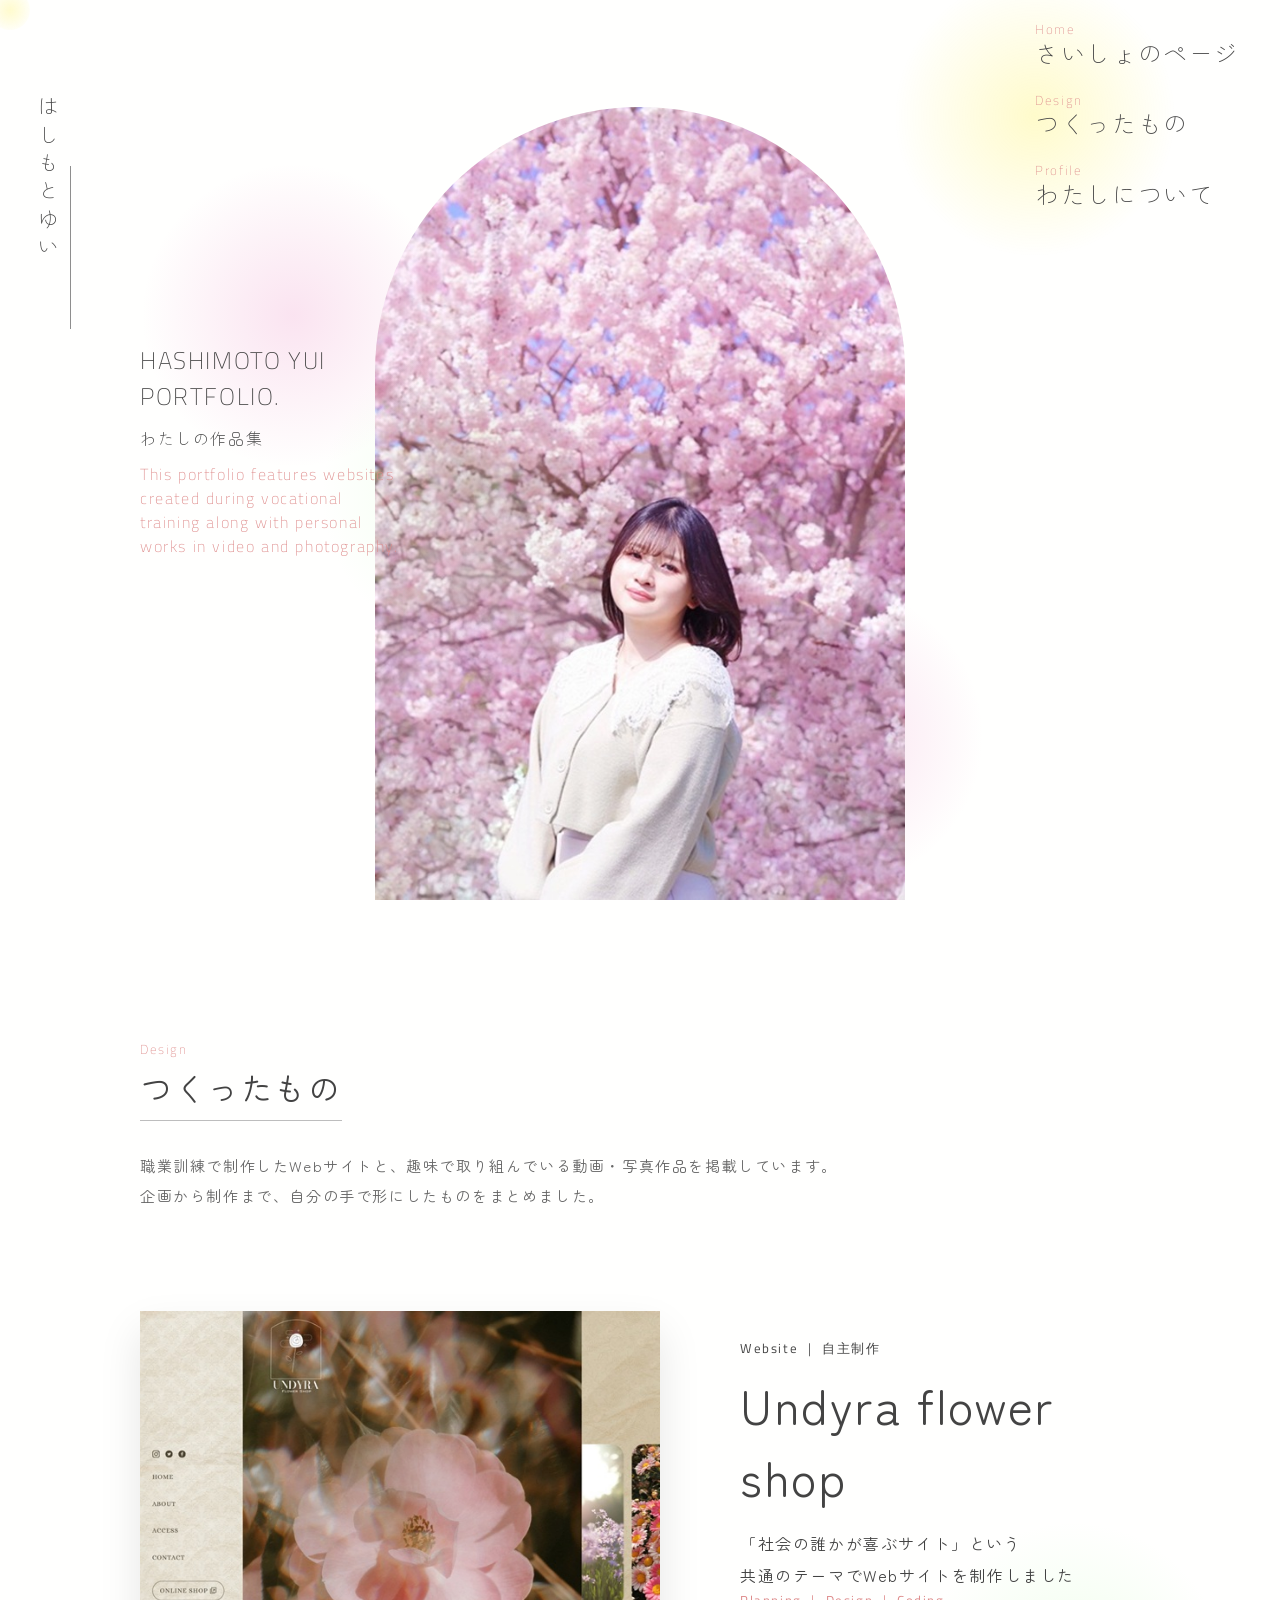
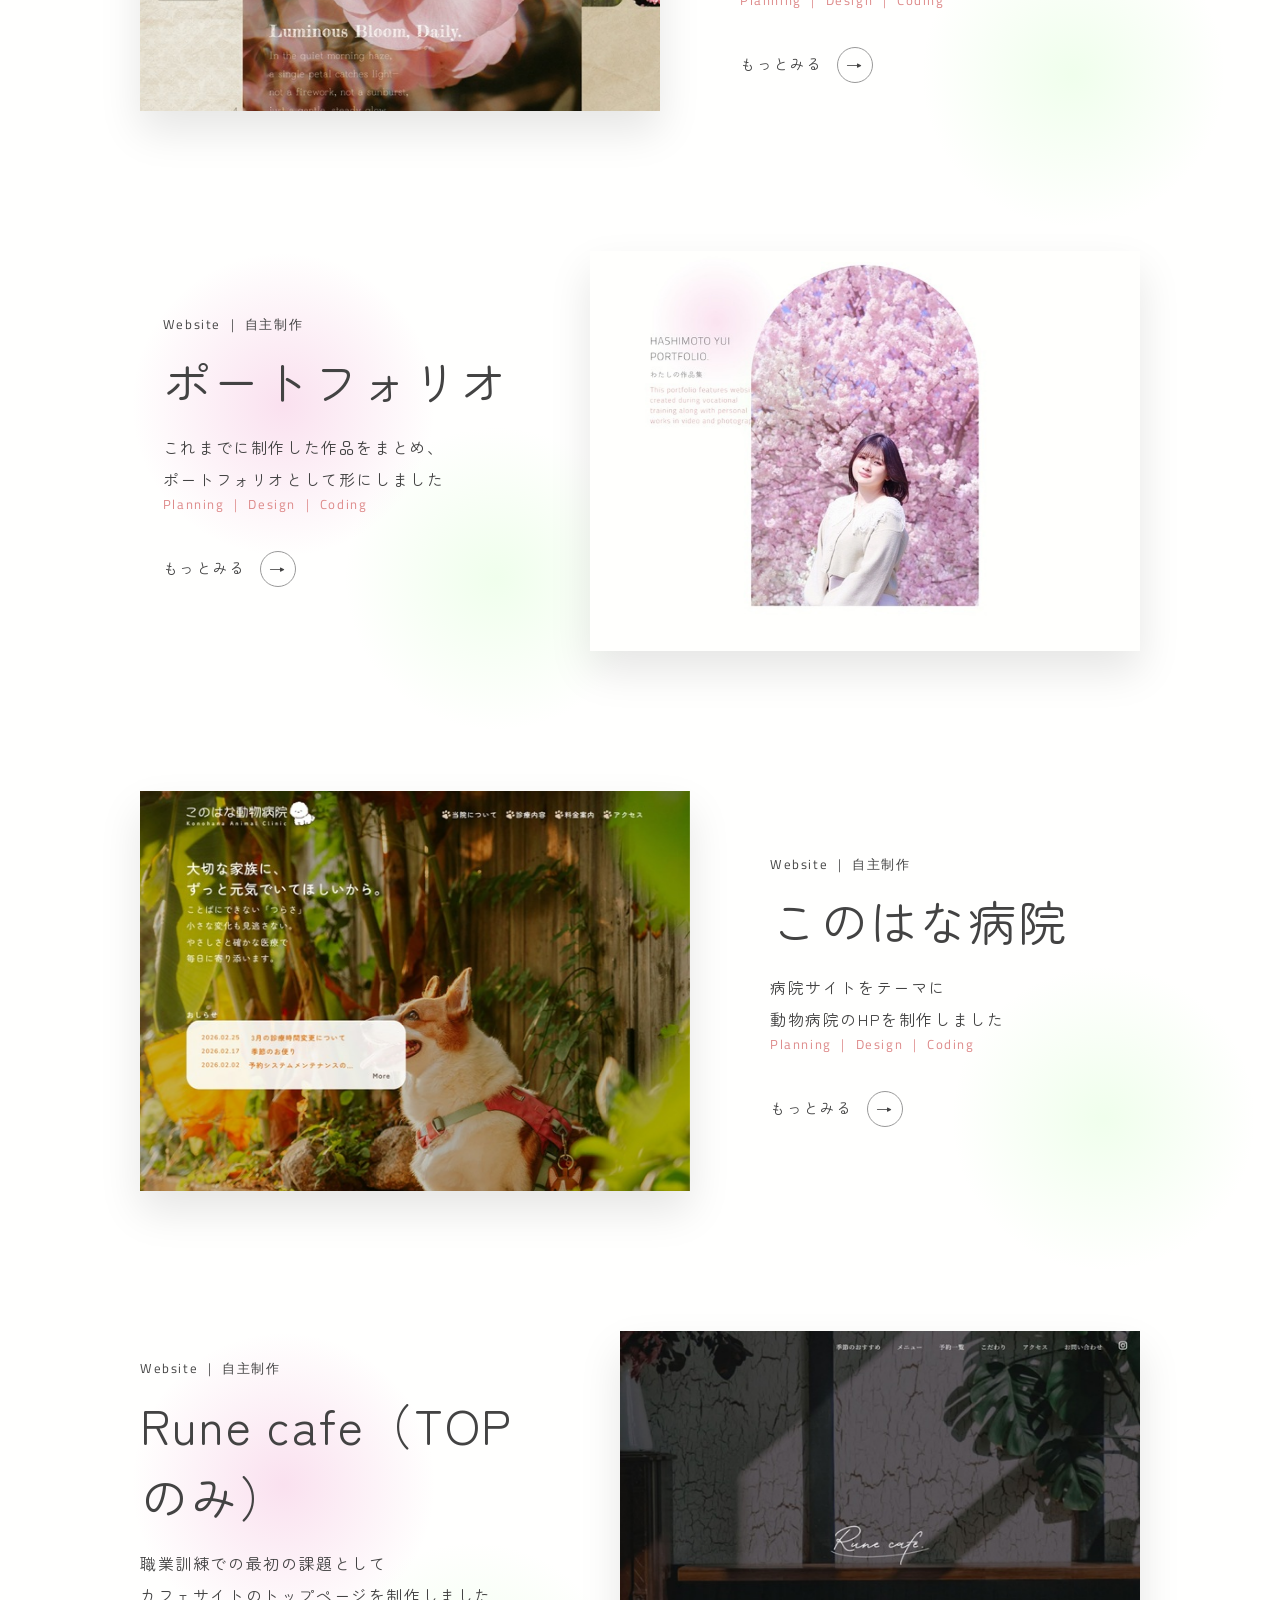
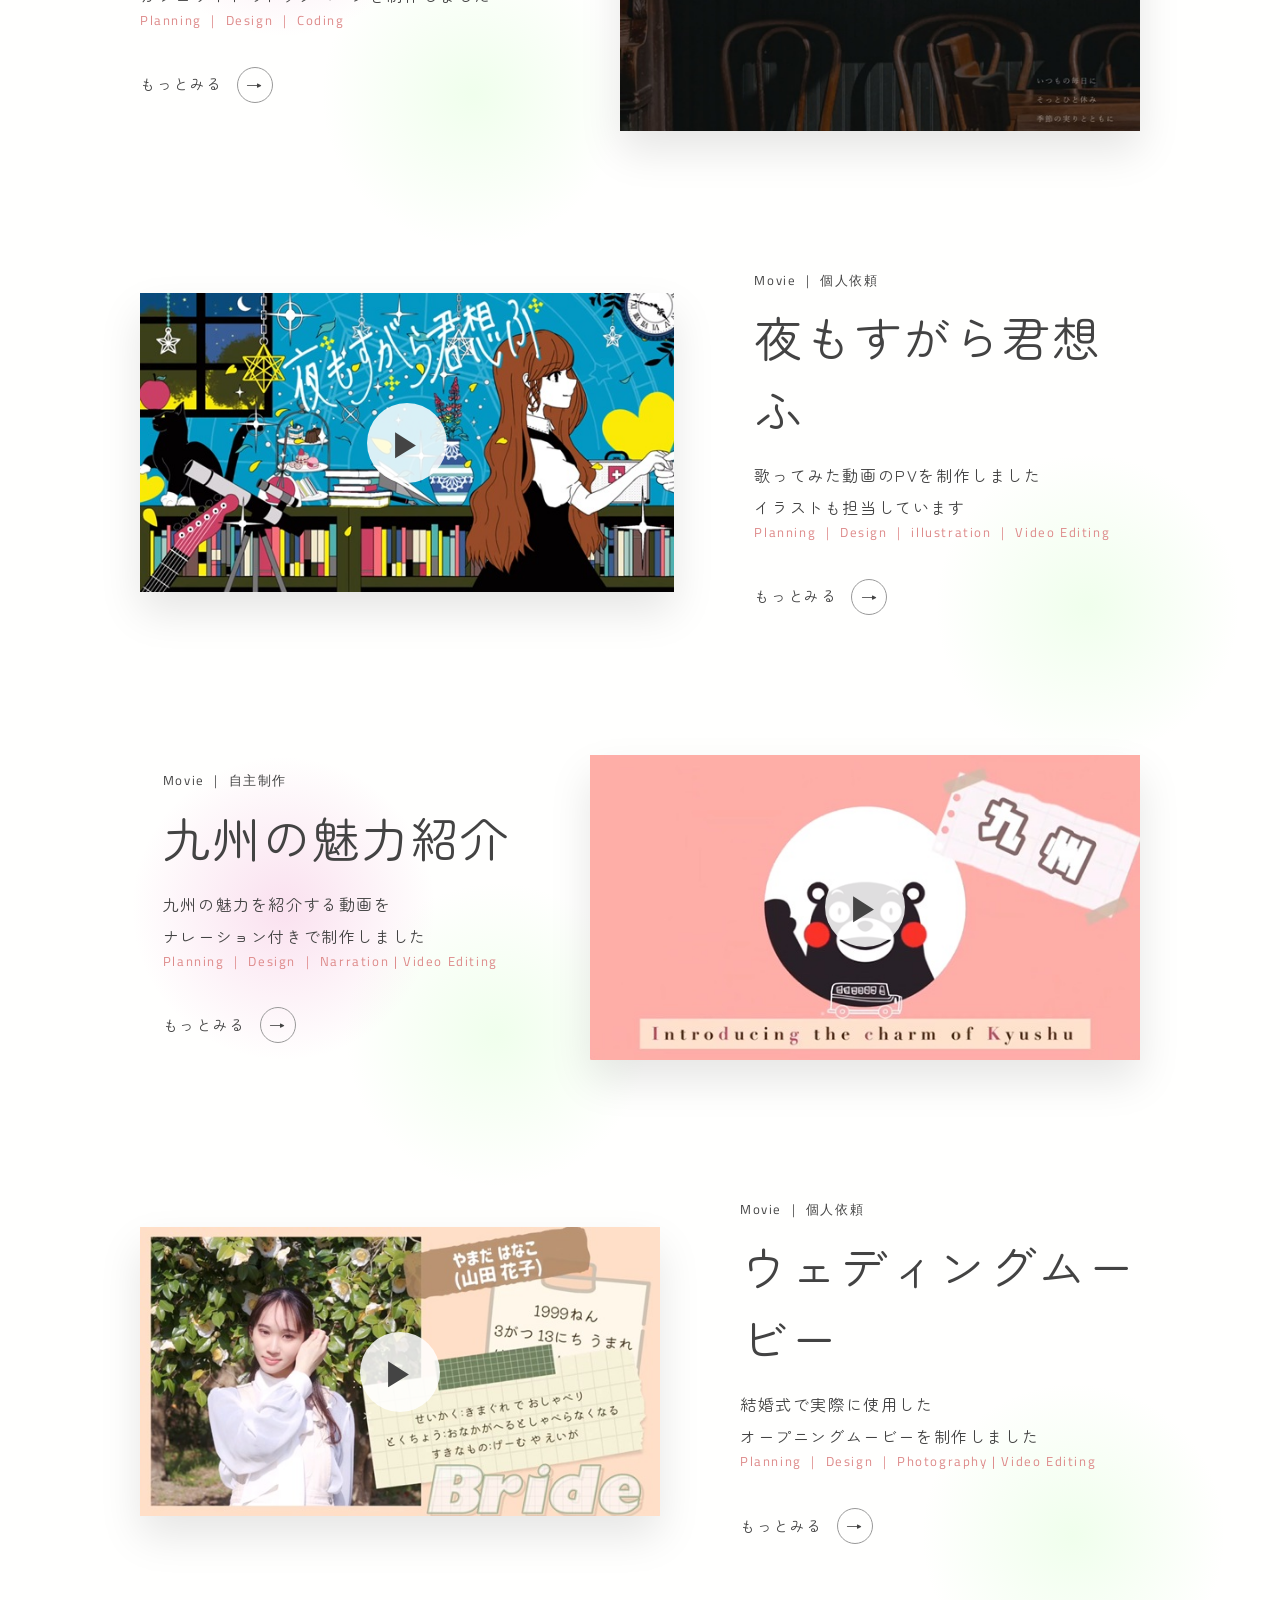
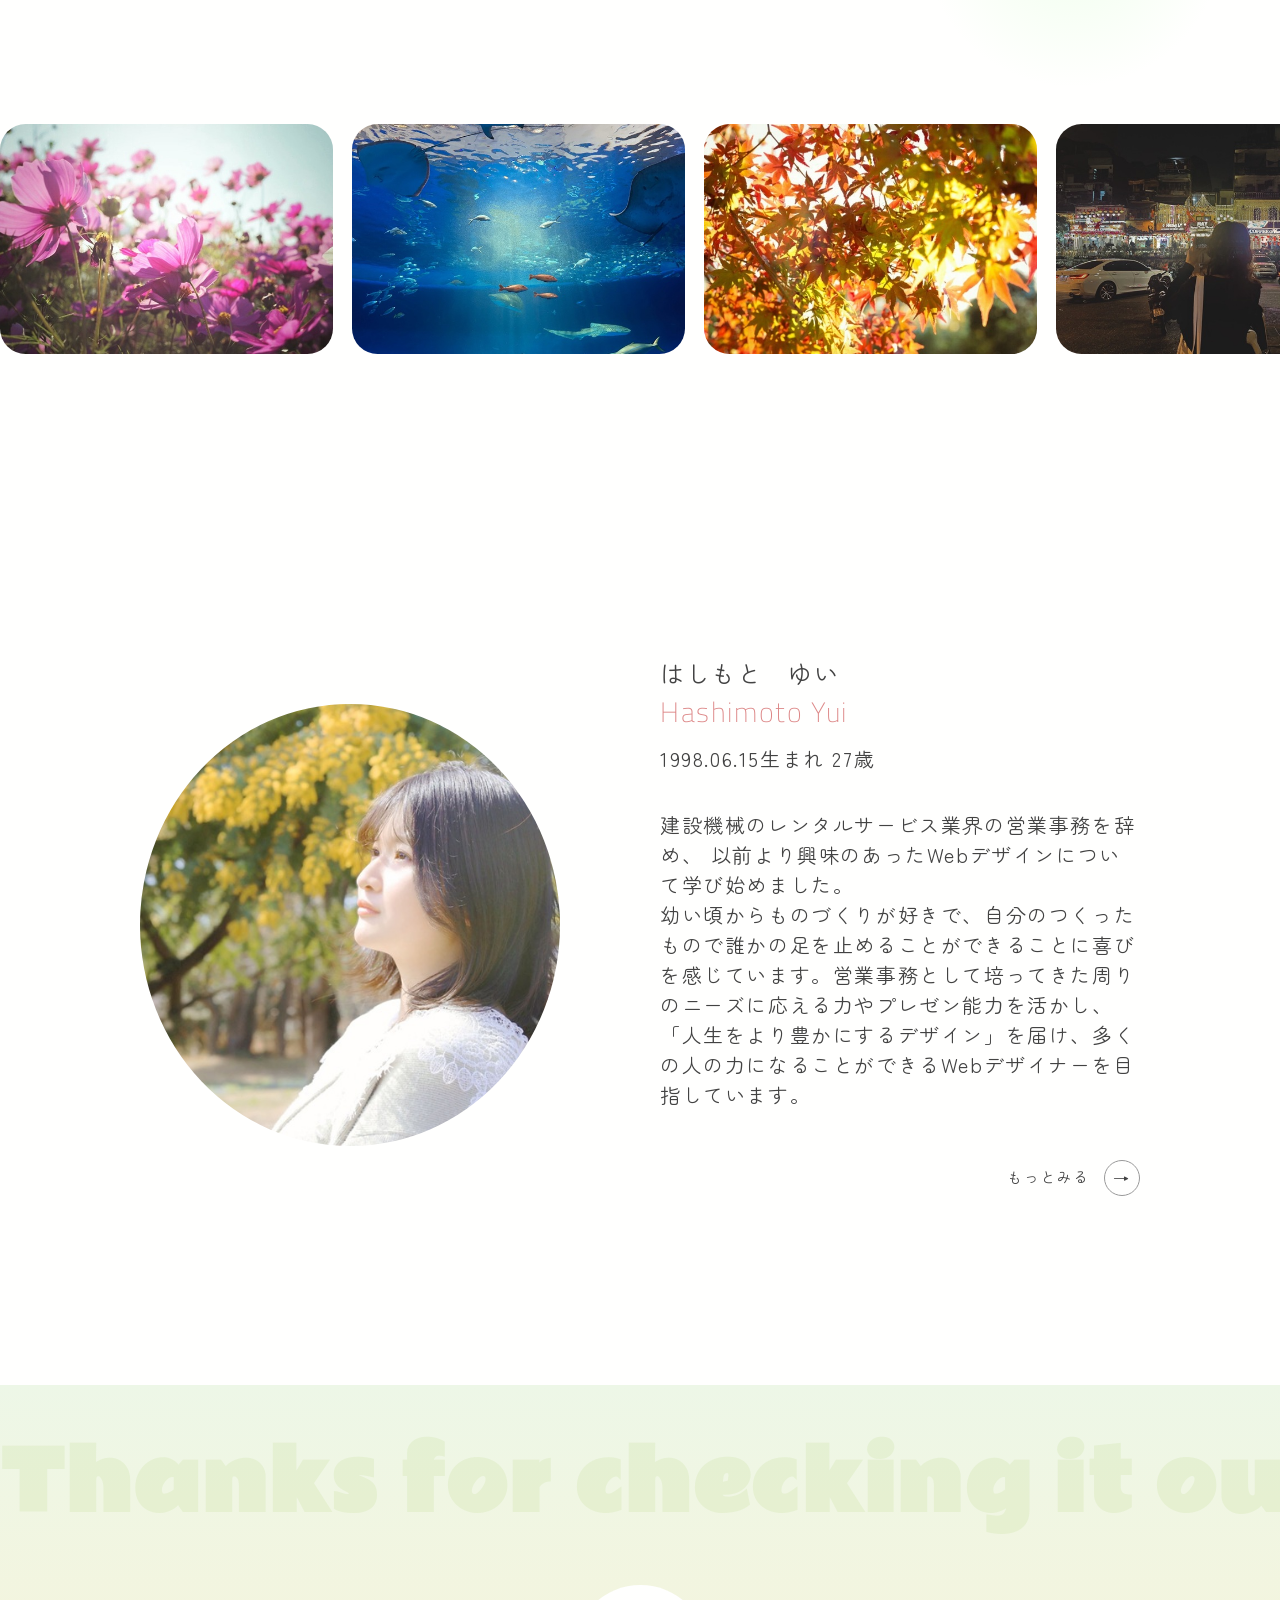
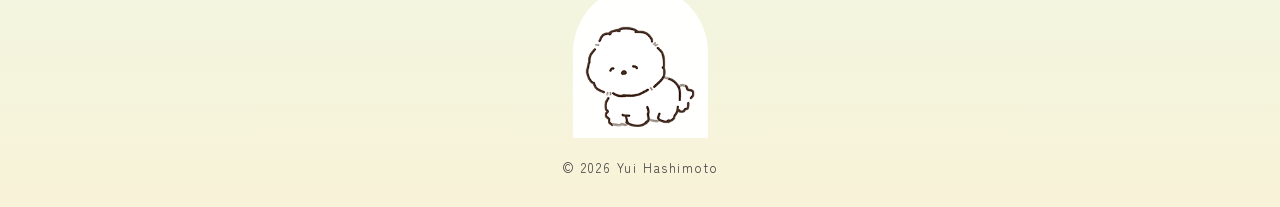
==== commit bbf390be: "Update index.html" ====
--- a/index.html
+++ b/index.html
@@ -17,7 +17,7 @@
 	<!--Google fontからfont読み込み-->
 	<link rel="preconnect" href="https://fonts.googleapis.com">
 	<link rel="preconnect" href="https://fonts.gstatic.com" crossorigin>
-	<link href="https://fonts.googleapis.com/css2?family=Rammetto+One&family=Titillium+Web:ital,wght@0,200;0,300;1,200&family=Zen+Maru+Gothic:wght@300&display=swap" rel="stylesheet">
+	<link href="https://fonts.googleapis.com/css2?family=Rammetto+One&family=Titillium+Web:ital,wght@0,200;0,300;1,200&family=Zen+Maru+Gothic:wght@300;400;500&display=swap" rel="stylesheet">
 </head>
 <body>
 	<div class="wrap">
@@ -38,7 +38,7 @@
 					<span class="title-sub">Design</span>
 					<span class="nav-main">つくったもの</span>
 				</a>
-				<a href="#profile" class="nav-item">
+				<a href="profile.html" class="nav-item">
 					<span class="title-sub">Profile</span>
 					<span class="nav-main">わたしについて</span>	
 				</a>
@@ -83,7 +83,7 @@
 						</div>
 
 						<div class="work-content">
-							<p class="work-category">Website ｜ 自主制作</p>
+							<p class="work-category">Website ｜ <span class="thin">自主制作</span></p>
 							<h3 class="work-title">Undyra flower shop</h3>
 							<p class="work-text">
 								「社会の誰かが喜ぶサイト」という<br>
@@ -91,7 +91,7 @@
 							</p>
 							<p class="work-tag">Planning ｜ Design ｜ Coding</p>
 
-							<a href="#" class="more-link">
+							<a href="undyra.html" class="more-link">
 								もっとみる
 								<span>→</span>
 							</a>
@@ -105,7 +105,7 @@
 						</div>
 
 						<div class="work-content">
-							<p class="work-category">Website ｜ 自主制作</p>
+							<p class="work-category">Website ｜ <span class="thin">自主制作</span></p>
 							<h3 class="work-title">ポートフォリオ</h3>
 							<p class="work-text">
 								これまでに制作した作品をまとめ、<br>
@@ -113,7 +113,7 @@
 							</p>
 							<p class="work-tag">Planning ｜ Design ｜ Coding</p>
 
-							<a href="#" class="more-link">
+							<a href="portfolio.html" class="more-link">
 								もっとみる
 								<span>→</span>
 							</a>
@@ -127,7 +127,7 @@
 						</div>
 
 						<div class="work-content">
-							<p class="work-category">Website ｜ 自主制作</p>
+							<p class="work-category">Website ｜ <span class="thin">自主制作</span></p>
 							<h3 class="work-title">このはな病院</h3>
 							<p class="work-text">
 								病院サイトをテーマに<br>
@@ -135,7 +135,7 @@
 							</p>
 							<p class="work-tag">Planning ｜ Design ｜ Coding</p>
 
-							<a href="#" class="more-link">
+							<a href="clinic.html" class="more-link">
 								もっとみる
 								<span>→</span>
 							</a>
@@ -149,7 +149,7 @@
 						</div>
 
 						<div class="work-content">
-							<p class="work-category">Website ｜ 自主制作</p>
+							<p class="work-category">Website ｜ <span class="thin">自主制作</span></p>
 							<h3 class="work-title">Rune cafe（TOPのみ）</h3>
 							<p class="work-text">
 								職業訓練での最初の課題として<br>
@@ -157,7 +157,7 @@
 							</p>
 							<p class="work-tag">Planning ｜ Design ｜ Coding</p>
 
-							<a href="#" class="more-link">
+							<a href="cafe.html" class="more-link">
 								もっとみる
 								<span>→</span>
 							</a>
@@ -174,7 +174,7 @@
 						</div>
 
 						<div class="work-content">
-							<p class="work-category">Movie ｜ 自主制作</p>
+							<p class="work-category">Movie ｜ <span class="thin">個人依頼</span></p>
 							<h3 class="work-title">夜もすがら君想ふ</h3>
 							<p class="work-text">
 								歌ってみた動画のPVを制作しました<br>
@@ -182,7 +182,7 @@
 							</p>
 							<p class="work-tag">Planning ｜ Design ｜ illustration ｜ Video Editing</p>
 
-							<a href="#" class="more-link">
+							<a href="yomosugara.html" class="more-link">
 								もっとみる
 								<span>→</span>
 							</a>
@@ -199,7 +199,7 @@
 						</div>
 
 						<div class="work-content">
-							<p class="work-category">Movie ｜ 自主制作</p>
+							<p class="work-category">Movie ｜ <span class="thin">自主制作</span></p>
 							<h3 class="work-title">九州の魅力紹介</h3>
 							<p class="work-text">
 								九州の魅力を紹介する動画を<br>
@@ -207,7 +207,7 @@
 							</p>
 							<p class="work-tag">Planning ｜ Design ｜ Narration  |  Video Editing</p>
 
-							<a href="#" class="more-link">
+							<a href="kyusyu.html" class="more-link">
 								もっとみる
 								<span>→</span>
 							</a>
@@ -224,7 +224,7 @@
 						</div>
 
 						<div class="work-content">
-							<p class="work-category">Movie ｜ 自主制作</p>
+							<p class="work-category">Movie ｜ <span class="thin">個人依頼</span></p>
 							<h3 class="work-title">ウェディングムービー</h3>
 							<p class="work-text">
 								結婚式で実際に使用した<br>
@@ -232,7 +232,7 @@
 							</p>
 							<p class="work-tag">Planning ｜ Design ｜ Photography  |  Video Editing</p>
 
-							<a href="#" class="more-link">
+							<a href="wedding.html" class="more-link">
 								もっとみる
 								<span>→</span>
 							</a>
@@ -278,6 +278,9 @@
 				</div>
 
 				<div class="profile-area" data-aos="fade-up">
+					<div class="profile-image">
+						<img src="img/profile.jpg" alt="はしもとゆい">
+					</div>
 					<div class="profile-text">
 						<h3 class="profile-name">
 							はしもと　ゆい<br>
@@ -299,10 +302,6 @@
 							もっとみる
 							<span>→</span>
 						</a>
-					</div>
-
-					<div class="profile-image">
-						<img src="img/profile.jpg" alt="はしもとゆい">
 					</div>
 				</div>
 			</section>
--- a/css/style.css
+++ b/css/style.css
@@ -133,7 +133,6 @@
 .wrap{
 	color: #434343;
 	font-family: 'Zen Maru Gothic',sans-serif;
-	font-weight: 300;
 	line-height: 1.5;
 }
 .inner{
@@ -190,6 +189,7 @@
 /*ナビ文字*/
 .nav-main{
   font-size: 24px;
+  font-weight: 300;
 }
 .nav-item{
 	position: relative;
@@ -243,6 +243,7 @@
   top:20%;
   transform: translateY(-50%);
   z-index: 99;
+  font-weight: 300;
 }
 .vertical::after{
   content:"";
@@ -311,6 +312,7 @@
 .h1-sub{
 	font-size: clamp(13px, 1.6vw, 16px);
   margin-top: 12px;
+  font-weight: 300;
 }
 /*英文*/
 .sub{
@@ -489,7 +491,7 @@
   border-radius: 50%;
   display: grid;
   place-items: center;
-  font-size: 14px;
+  font-size: 16px;
 }
 
 .more-link:hover {
@@ -607,7 +609,6 @@
 }
 
 .profile-description {
-  line-height: 2;
   margin-bottom: 50px;
 }
 
@@ -741,7 +742,9 @@
   position: relative;
   display: inline-block;
 }
-
+.strength-title{
+  color: #d88;
+}
 /* 本文 */
 .skill-text {
   font-size: 16px;
@@ -777,68 +780,151 @@
 .strengths {
   margin-bottom: 120px;
 }
-/*=====================
-responsive
-=====================*/
-
-@media (max-width: 768px) {
-
-  .skills,
-  .strengths {
-    padding: 0px 0;
-  }
-
-  .skill-item,
-  .strength-item {
-    margin-bottom: 70px;
-  }
-
-  .skill-title {
-    font-size: 22px;
-  }
-
-  .skill-text {
-    font-size: 15px;
-    margin-bottom: 24px;
-  }
-
-  .skill-item::before,
-  .skill-item::after,
-  .strength-item::before,
-  .strength-item::after {
-    width: 180px;
-    height: 180px;
-  }
-  .skill-item {
-    flex-direction: column;
-    align-items: flex-start;
-    gap: 30px;
-  }
-
-  .skill-img {
-    margin-right: 0;
-    margin: 0 auto;
-    max-width: 240px;
-  }
-  .container ul{
-  margin-left: 0px;
-}
-.profile-more{
-  padding-top: 120px;
-}
-.strengths{
-  padding-bottom: 120px;
-}
-}
-
-
+
+/*つくったもの*/
+.work-hero {
+  display: flex;
+  align-items: center;
+  justify-content: space-between;
+  height: 100vh;
+}
+
+.work-hero-text {
+  width: 35%;
+  display: flex;
+  flex-direction: column;
+  justify-content: center;
+}
+
+.work-title {
+  font-size: clamp(32px, 4vw, 48px);
+}
+
+.work-text {
+  font-size: 16px;
+  line-height: 2;
+}
+
+.work-hero-image {
+  width: 52%;
+  height: 100vh;
+  margin-right: 120px;
+  overflow-y: scroll;    /* ← 縦スクロールできる */
+  overflow-x: hidden;
+  z-index: 9999;
+  box-shadow: 0 20px 40px rgba(0, 0, 0, 0.08);
+}
+
+/* 画像 */
+.work-hero-image img {
+  width: 100%;
+  height: auto;
+  object-fit: cover;
+  display: block;
+}
+
+/*サイトを見る*/
+.site-link {
+  display: inline-flex;
+  align-items: center;
+  gap: 18px;
+  margin-top: 40px;
+  font-size: 16px;
+  transition: 0.4s ease;
+}
+
+.site-link-circle {
+  width: 70px;
+  height: 70px;
+  border: 1px solid #bdbdbd;
+  border-radius: 50%;
+  display: flex;
+  align-items: center;
+  justify-content: center;
+  font-size: 24px;
+  transition: 0.4s ease;
+  color: #bdbdbd;
+}
+
+/* hover */
+.site-link:hover {
+  transform: translateX(6px);
+}
+
+.site-link:hover .site-link-circle {
+  border-color: #d88;
+  color: #d88;
+  transform: rotate(10deg) scale(1.05);
+  box-shadow: 0 10px 30px rgba(0,0,0,0.06);
+}
+/*こだわり*/
+.detail-list {
+  max-width: 900px;
+  margin: 0 auto;
+  border-top: 1px solid #d8d8d8;
+  margin-top: 120px;
+}
+
+.detail-row {
+  display: grid;
+  grid-template-columns: 180px 1fr;
+  gap: 40px;
+  padding: 42px 0;
+  border-bottom: 1px solid #d8d8d8;
+}
+
+    .detail-title {
+      font-size: 14px;
+      color: #D88;
+      font-weight: 500;
+      padding-top: 2px;
+    }
+
+    .detail-content {
+      font-size: 15px;
+    }
+
+    .schedule {
+      display: grid;
+      gap: 8px;
+      max-width: 420px;
+    }
+
+    .schedule-item {
+      display: grid;
+      grid-template-columns: 1fr 80px;
+      gap: 24px;
+    }
+
+    .back-link {
+      display: inline-block;
+      margin-top: 56px;
+      font-size: 14px;
+      color: #888;
+    }
+
+.design-comp {
+  max-width: 1280px;
+  margin: 120px auto;
+}
+
+.design-comp img {
+  width: 100%;
+  display: block;
+  box-shadow: 0 20px 40px rgba(0,0,0,0.08);
+}
+.schedule {
+  display: flex;
+  flex-direction: column;
+  gap: 16px;
+}
 
 
 /*=====================
 レスポンシブ
 =====================*/
 
-@media (max-width: 768px) {
+@media (max-width: 850px) {
   /*写真アニメーション*/
   .bg-slider-inner {
     animation: scroll 40s linear infinite;
@@ -1015,7 +1101,7 @@
   }
 
   .profile-area {
-    flex-direction: column-reverse;
+    flex-direction: column;
     gap: 20px;
   }
 
@@ -1237,4 +1323,111 @@
 .profile-more{
   padding-top: 120px;
 }
-}
+.profile-image-more img{
+  width: 90%;
+  margin: 0 auto;
+}
+.work-hero {
+    height: auto;
+    min-height: auto;
+    display: flex;
+    flex-direction: column-reverse;
+    align-items: center;
+    justify-content: flex-start;
+    gap: 40px;
+    padding-top: 100px;
+    padding-bottom: 40px;
+  }
+
+  .work-hero-text {
+    width: 100%;
+    text-align: left;
+  }
+
+  .work-hero-image {
+   width: 100%;
+    height:35vh;
+    margin: 0 auto;
+    overflow-y: auto;
+    overflow-x: hidden;
+  }
+
+  .work-hero-image img {
+    width: 100%;
+    height: auto;
+    display: block;
+  }
+
+  .work-title {
+    font-size: clamp(24px, 6vw, 32px);
+    margin-bottom: 20px;
+  }
+
+  .work-text {
+    font-size: 14px;
+    line-height: 2;
+  }
+
+  .site-link {
+    margin-top: 32px;
+  }
+
+.detail-row {
+        grid-template-columns: 1fr;
+        gap: 16px;
+        padding: 32px 0;
+      }
+
+      .schedule-item {
+        grid-template-columns: 1fr;
+        gap: 0;
+      }
+
+      .site-link-circle {
+        width: 68px;
+        height: 68px;
+      }
+.site-link-circle {
+    width: 60px;
+    height: 60px;
+    font-size: 20px;
+  }
+
+  .detail-list {
+    width: 100%;
+    margin-top: 60px;
+  }
+
+  .detail-row {
+    grid-template-columns: 1fr;
+    gap: 16px;
+    padding: 28px 0;
+  }
+
+  .design-comp {
+    margin: 60px auto;
+    max-width: 100%;
+  }
+  .schedule {
+  display: flex;
+  flex-direction: column;
+  gap: 16px;
+}
+
+.schedule-item {
+  display: flex;
+  align-items: center;
+  justify-content: space-between;
+  gap: 40px;
+  padding-bottom: 8px;
+  border-bottom: 1px solid rgba(0,0,0,0.05);
+}
+
+.schedule-item span:first-child {
+  min-width: 120px;
+}
+
+.schedule-item span:last-child {
+  white-space: nowrap;
+}
+}
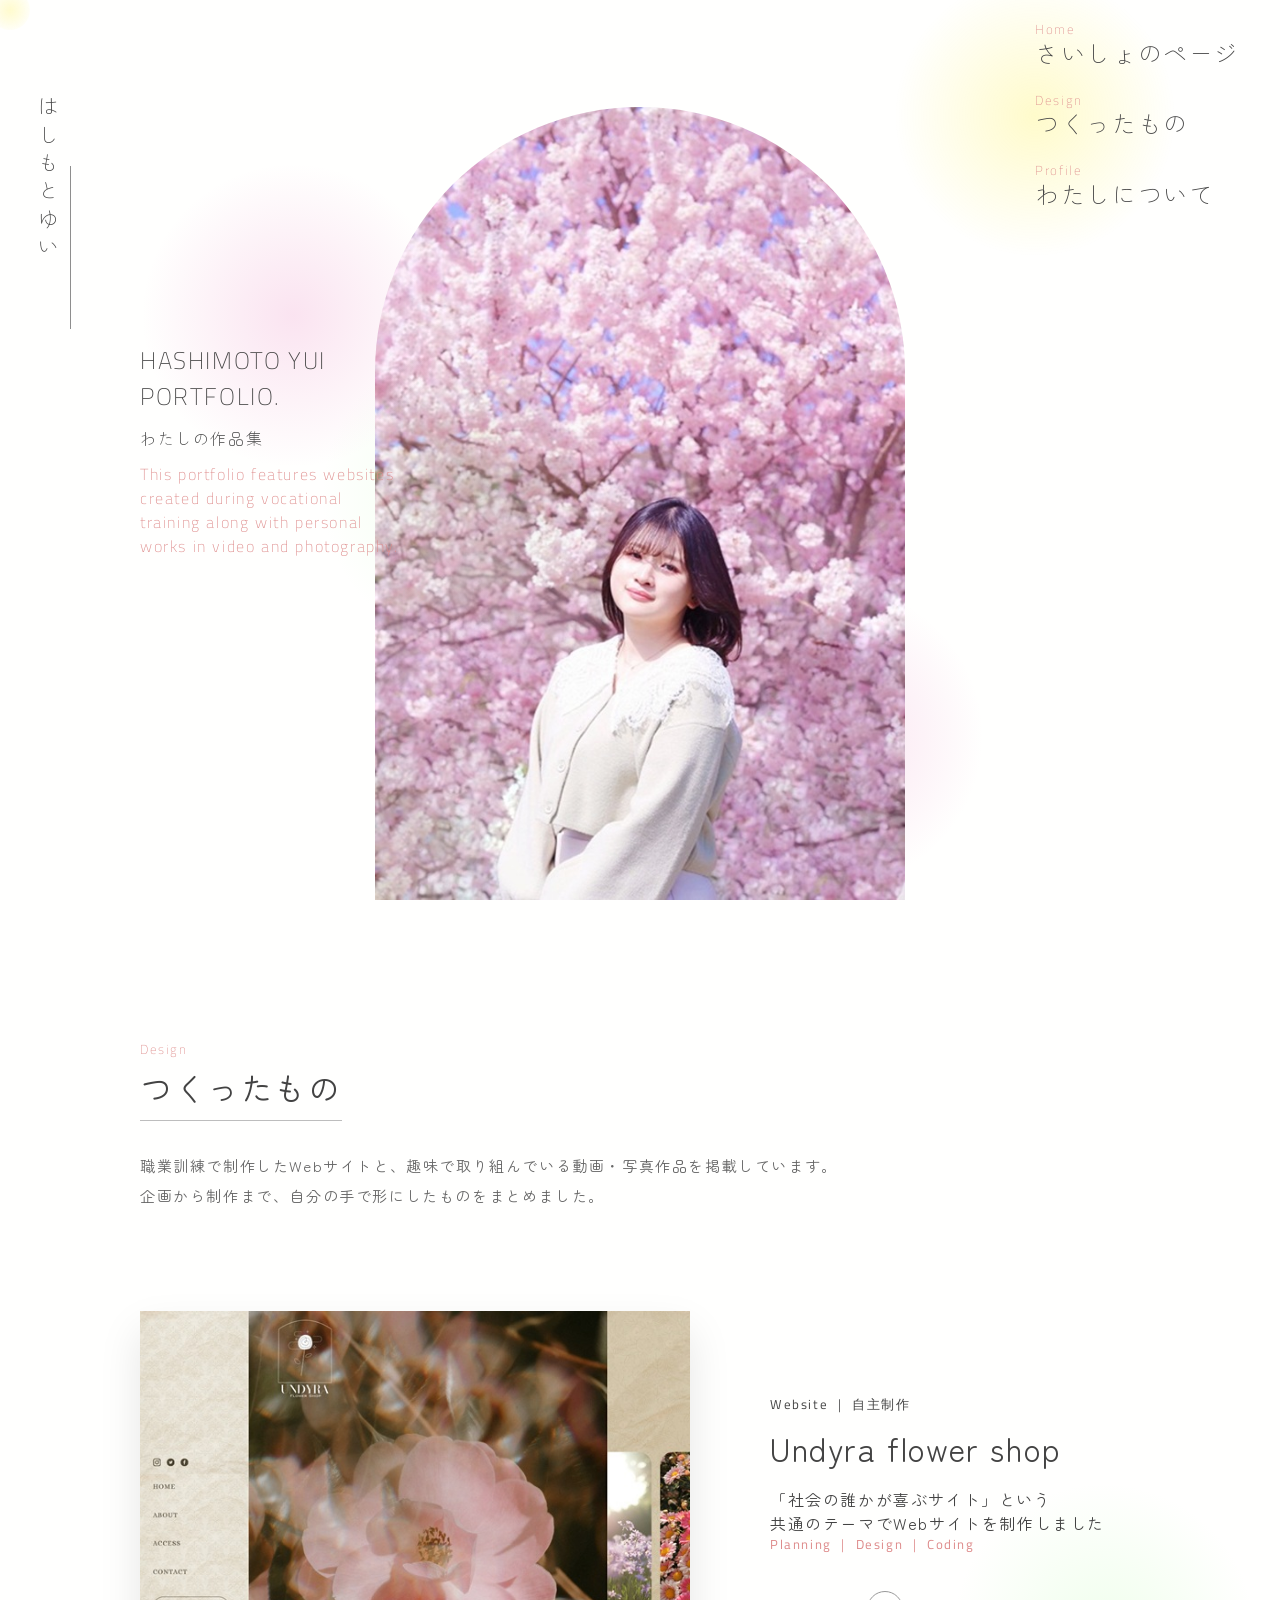
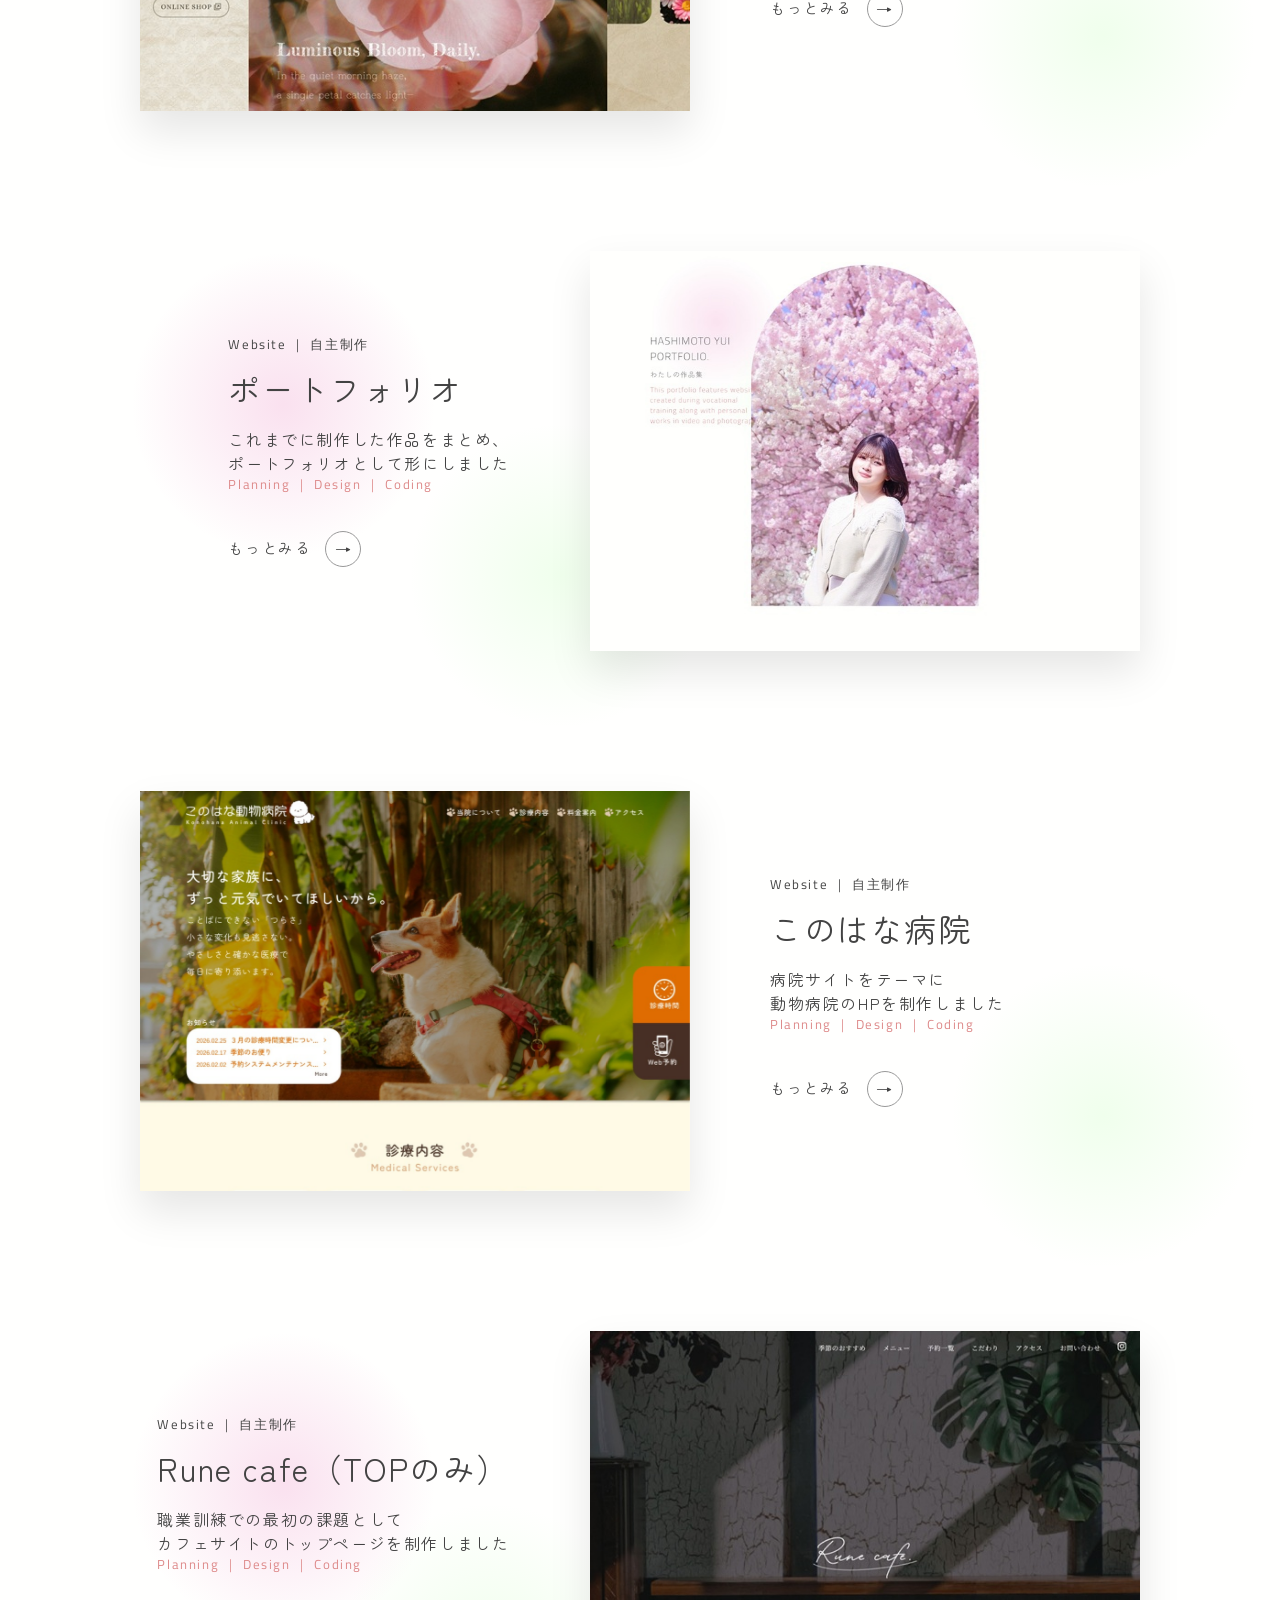
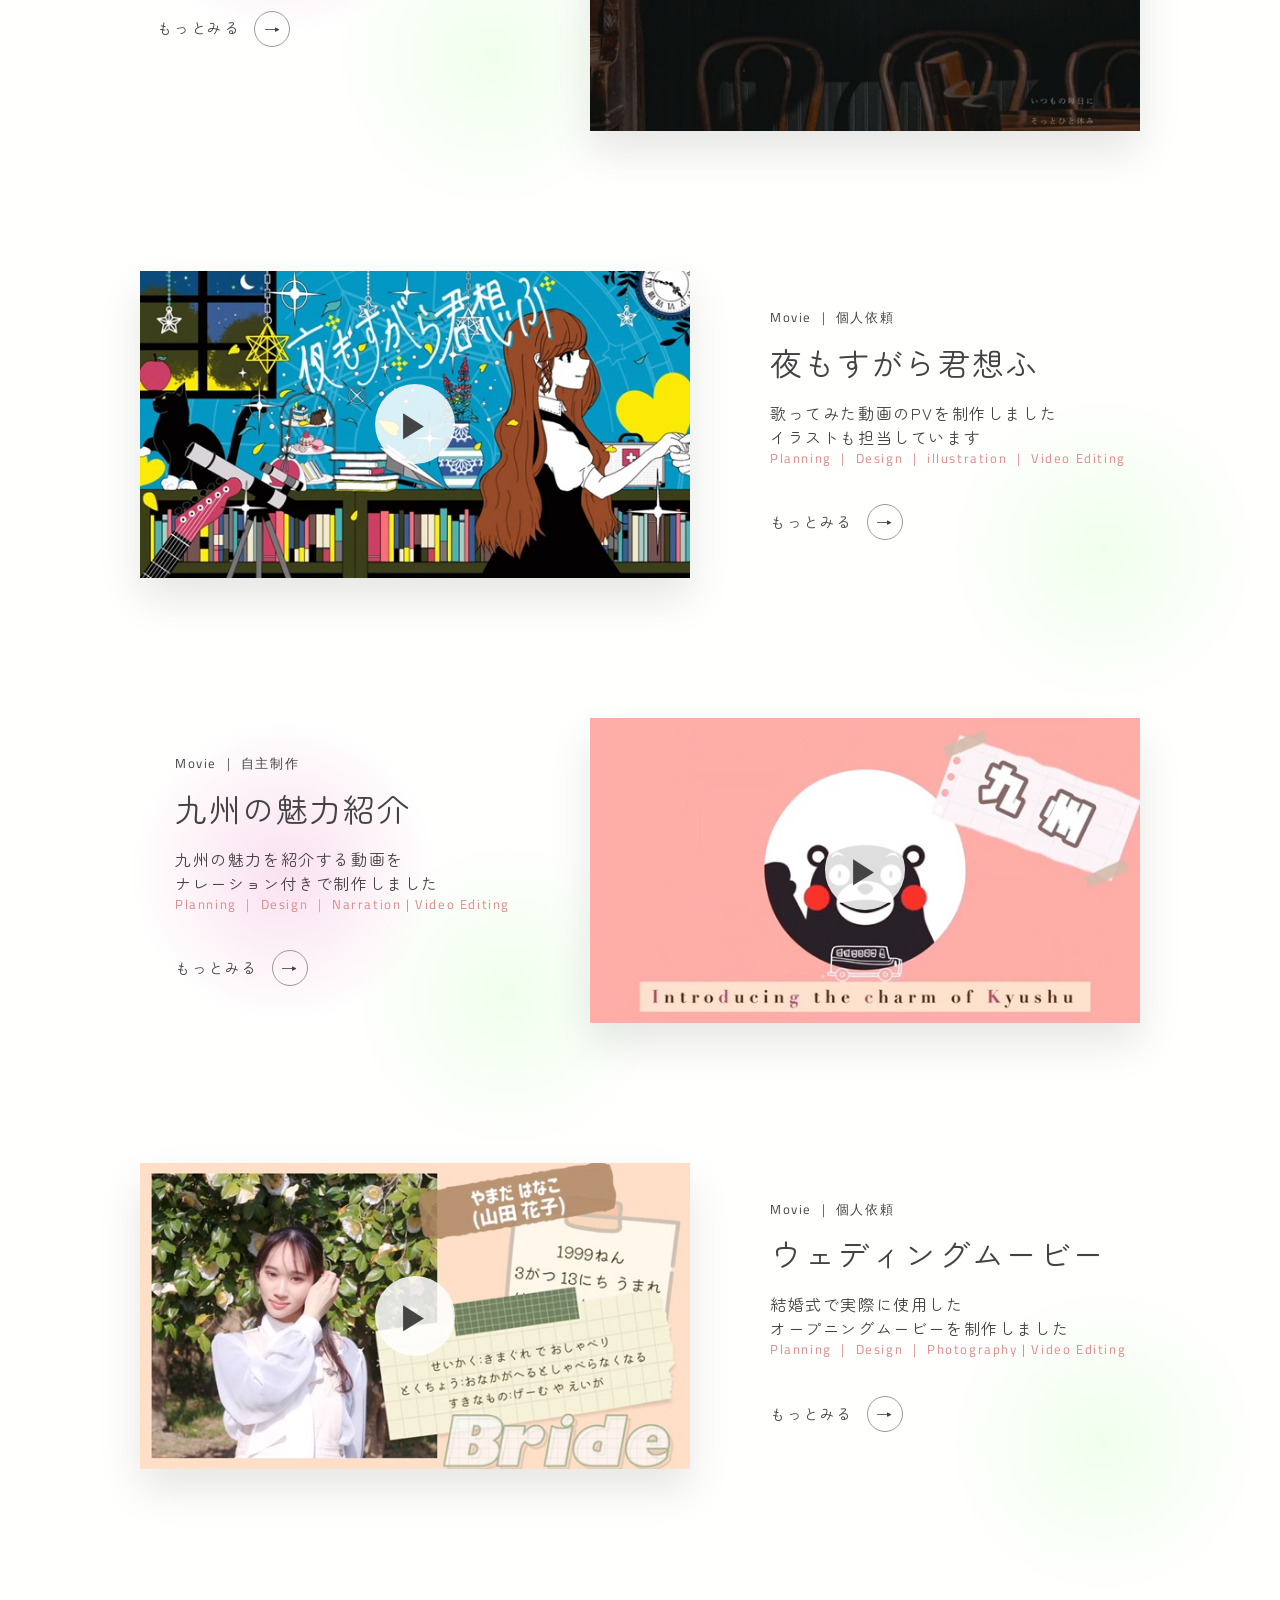
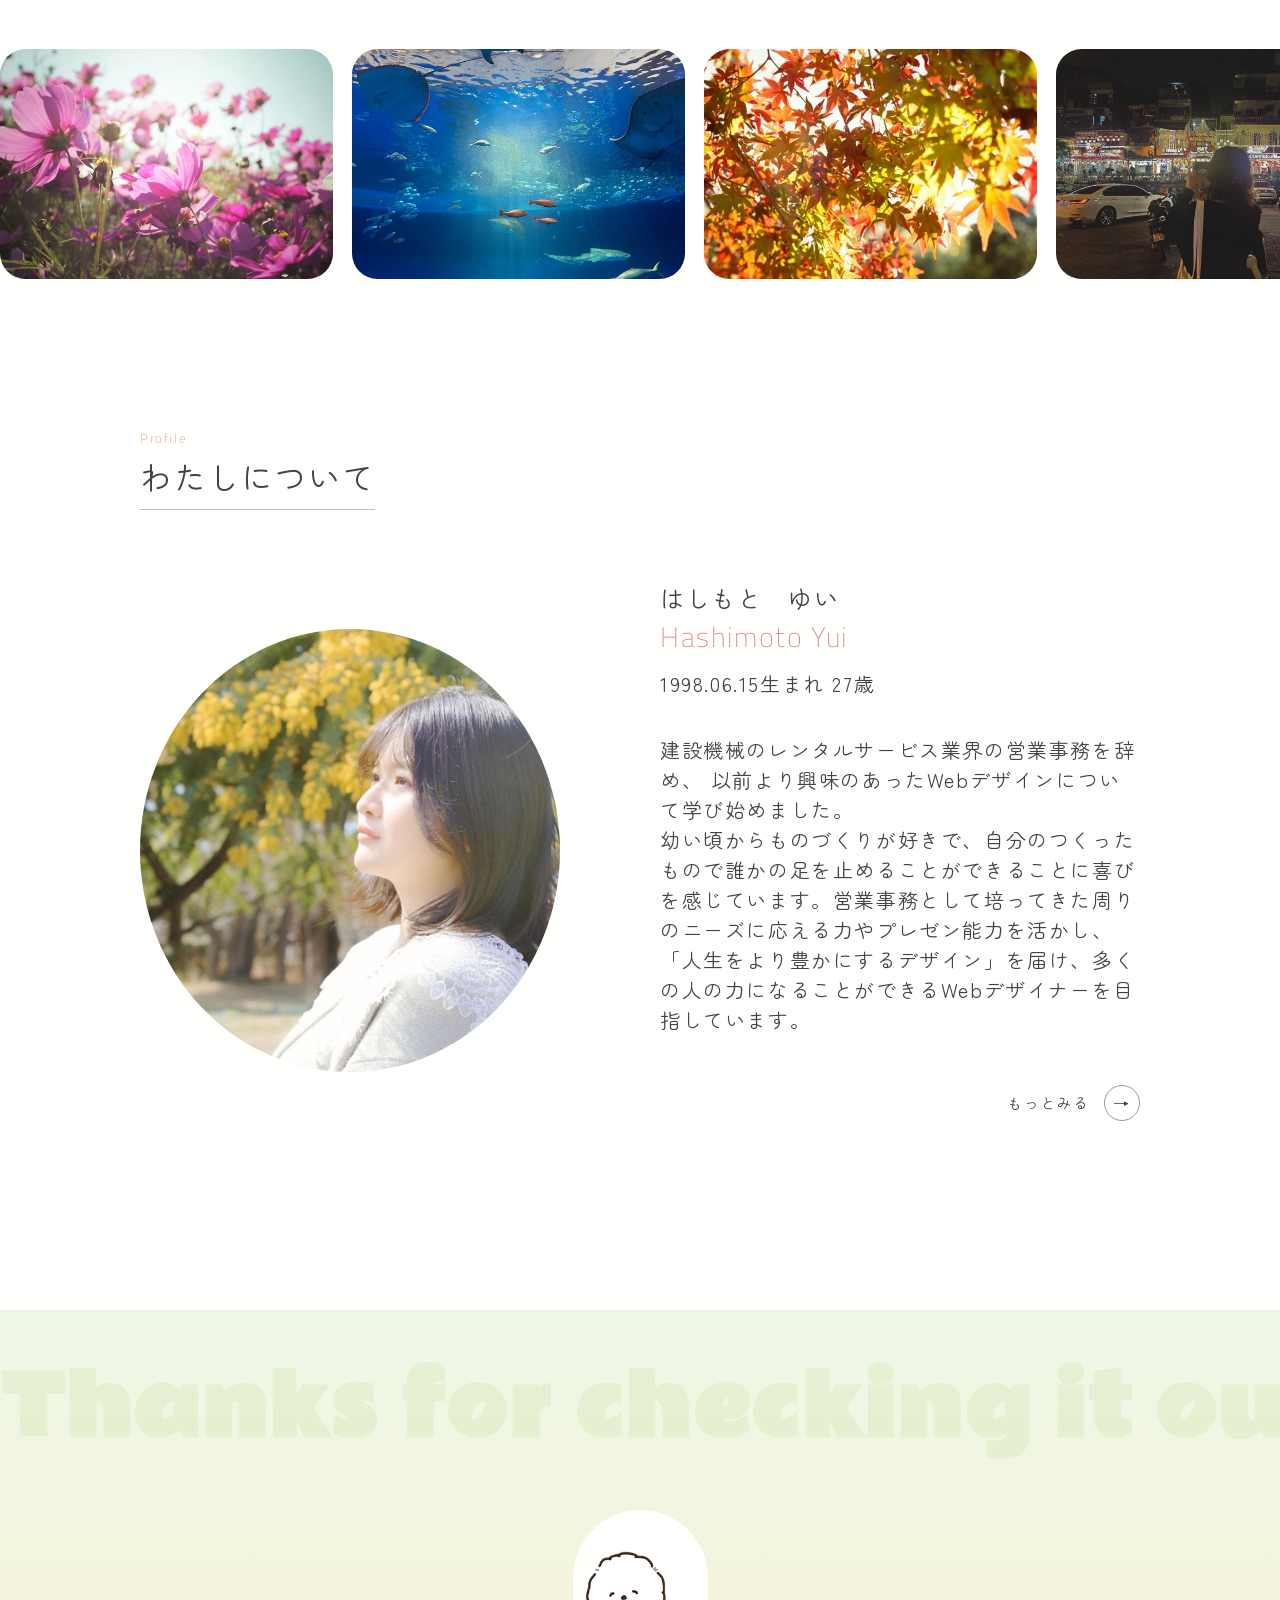
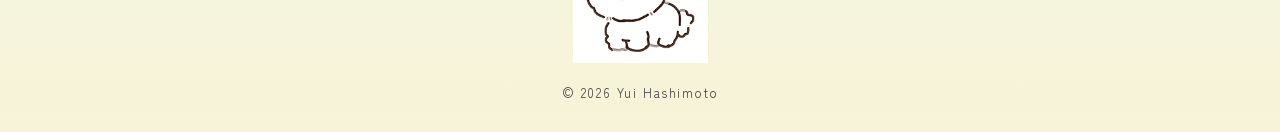
==== commit 71d30cda: "Update index.html" ====
--- a/index.html
+++ b/index.html
@@ -38,7 +38,7 @@
 					<span class="title-sub">Design</span>
 					<span class="nav-main">つくったもの</span>
 				</a>
-				<a href="profile.html" class="nav-item">
+				<a href="#profile" class="nav-item">
 					<span class="title-sub">Profile</span>
 					<span class="nav-main">わたしについて</span>	
 				</a>
--- a/css/style.css
+++ b/css/style.css
@@ -788,19 +788,29 @@
   justify-content: space-between;
   height: 100vh;
 }
-
-.work-hero-text {
-  width: 35%;
+.work-hero-movie{
   display: flex;
-  flex-direction: column;
-  justify-content: center;
-}
-
-.work-title {
-  font-size: clamp(32px, 4vw, 48px);
-}
-
-.work-text {
+  align-items: center;
+  justify-content: flex-start;
+  gap: clamp(24px, 4vw, 80px);
+  min-height: 100vh;
+}
+.work-hero-movie
+.work-movie-more{
+  flex: 1 1 55%;
+  min-width: 280px;
+}
+
+.work-hero-text{
+  flex: 1 1 40%;
+  min-width: 280px;
+}
+
+.work-title-more{
+  font-size: clamp(32px, 4vw, 44px);
+}
+
+.work-text-more{
   font-size: 16px;
   line-height: 2;
 }
@@ -814,7 +824,9 @@
   z-index: 9999;
   box-shadow: 0 20px 40px rgba(0, 0, 0, 0.08);
 }
-
+.work-movie-more{
+  box-shadow: 0 20px 40px rgba(0, 0, 0, 0.08);
+}
 /* 画像 */
 .work-hero-image img {
   width: 100%;
@@ -864,6 +876,11 @@
   border-top: 1px solid #d8d8d8;
   margin-top: 120px;
 }
+.detail-list-movie{
+  max-width: 900px;
+  margin: 0 auto;
+  border-top: 1px solid #d8d8d8;
+}
 
 .detail-row {
   display: grid;
@@ -907,7 +924,9 @@
   max-width: 1280px;
   margin: 120px auto;
 }
-
+.movie-detail{
+  margin-bottom: 120px;
+}
 .design-comp img {
   width: 100%;
   display: block;
@@ -918,251 +937,14 @@
   flex-direction: column;
   gap: 16px;
 }
-
+.work-category .thin {
+  font-weight: 300;
+}
 
 /*=====================
 レスポンシブ
 =====================*/
-
-@media (max-width: 850px) {
-  /*写真アニメーション*/
-  .bg-slider-inner {
-    animation: scroll 40s linear infinite;
-  }
-
-  .bg-slider img {
-    width: clamp(160px, 42vw, 260px);
-    height: clamp(110px, 28vw, 180px);
-  }
- /*全体*/
- .mouse-stalker{
-  display: none;
- }
-  html,
-  body {
-    overflow-x: hidden;
-  }
-
-  .inner {
-    width: 90%;
-    max-width: 90%;
-  }
-
-  /*fixed系は非表示*/
-  .vertical {
-    display: none;
-  }
-
-.hero{
-    height: 100vh;
-    display: flex;
-    flex-direction: column;
-    justify-content: space-between;
-    align-items: center;
-    text-align: center;
-  }
-
-  .top-title {
-    font-size: clamp(24px, 5vw, 30px);
-  }
-
-  .h1-sub {
-    font-size: clamp(12px, 2.8vw, 15px);
-  }
-
-  .sub {
-    font-size: clamp(12px, 2.8vw, 14px);
-  }
-  .text{
-    padding: 10px 0;
-  }
-  .text > *{
-  margin-bottom: -7px;
-}
-.text > *:last-child{
-  margin-bottom: 0;
-}
-  .text::before {
-    width: 220px;
-    height: 220px;
-    left: 100%;
-    top: 70px;
-    transform: translateX(-50%);
-  }
-
-  .text::after {
-    width: 200px;
-    height: 200px;
-    top: -15px;
-    left: 0%;
-    transform: translateX(-50%);
-  }
-
-  .top-img {
-    position: relative;
-    left: auto;
-    bottom: 0;
-    transform: none;
-    width: min(75vw, 360px);
-    margin: 0 auto;
-    order: 2;
-  }
-
-.works {
-    padding: 90px 0;
-  }
-
-  .works-head {
-    margin-bottom: 60px;
-  }
-
-  .section-title {
-    font-size: clamp(24px, 4vw, 30px);
-  }
-
-  .section-text {
-    font-size: 14px;
-    margin-top: 30px;
-  }
-
-  .work-item,
-  .work-item.reverse {
-    flex-direction: column;
-    align-items: flex-start;
-    gap: 36px;
-    margin-bottom: 80px;
-  }
-
-  .work-image,
-  .work-movie,
-  .work-content {
-    width: 100%;
-    max-width: 100%;
-  }
-
-.work-image{
-  height: 280px;
-  overflow-y: scroll;
-}
-  .work-title {
-    font-size: clamp(22px, 4vw, 28px);
-    line-height: 1.4;
-  }
-
-  .work-text {
-    font-size: 14px;
-    line-height: 1.9;
-  }
-
-  .work-tag {
-    font-size: 12px;
-    line-height: 1.8;
-  }
-
-  .work-text::before {
-  content: "";
-  position: absolute;
-  top: 30px;
-  left: 10px;
-  width: 200px;
-  height: 200px;
-  background: radial-gradient(
-    circle,
-    rgba(179, 255, 167, 0.2),
-    transparent 70%
-  );
-  border-radius: 50%;
-  pointer-events: none;
-  z-index: -1;
-}
-
-.work-item:nth-child(even) .work-text::after {
-  content: "";
-  position: absolute;
-  top: -150px;
-  left: 250px;
-  width: 200px;
-  height: 200px;
-  background: radial-gradient(
-    circle,
-    rgba(232, 117, 186, 0.2),
-    transparent 70%
-  );
-  border-radius: 50%;
-  pointer-events: none;
-  z-index: -1;
-}
-   .profile {
-    padding: 100px 0;
-  }
-
-  .profile-head {
-    margin-bottom: 60px;
-  }
-
-  .profile-area {
-    flex-direction: column;
-    gap: 20px;
-  }
-
-  .profile-text,
-  .profile-image {
-    width: 100%;
-  }
-
-  .profile-image img {
-    width: 100%;
-    max-width: 320px;
-    margin: 0 auto;
-  }
-
-  .profile-name {
-    font-size: 22px;
-  }
-
-  .profile-name span {
-    font-size: 20px;
-  }
-
-  .profile-description {
-    font-size: 14px;
-    line-height: 2;
-    margin-bottom: 40px;
-  }
-
-  .profile-text .more-link {
-    justify-content: flex-start;
-  }
-
-.footer {
-    padding: 80px 0 60px;
-  }
-
-  .footer-message {
-    font-size: clamp(32px, 7vw, 52px);
-    white-space: normal;
-  }
-
-  .footer-icon {
-    width: 100px;
-    height: 120px;
-  }
-
-  .footer-icon img {
-    width: 90px;
-  }
-
-  .vertical {
-    display: none;
-  }
-
-  .header {
-    display: block;
-    position: fixed;
-    top: 20px;
-    right: 20px;
-    z-index: 999;
-  }
+@media (max-width: 1195px){
 
   /* ハンバーガー表示 */
   .hamburger {
@@ -1279,6 +1061,284 @@
   .hamburger.active span:nth-child(3) {
     transform: translateY(-9px) rotate(-45deg);
   }
+.work-hero {
+    height: auto;
+    min-height: auto;
+    display: flex;
+    flex-direction: column-reverse;
+    align-items: center;
+    justify-content: flex-start;
+    gap: 40px;
+    padding-top: 40px;
+    padding-bottom: 60px;
+  }
+  .work-hero-image {
+   width: 65%;
+    height:60vh;
+    margin: 0 auto;
+    overflow-y: auto;
+    overflow-x: hidden;
+  }
+
+  .work-hero-image img {
+    width: 100%;
+    height: auto;
+    display: block;
+  }
+
+.work-hero-movie{
+    height: auto;
+    min-height: auto;
+    display: flex;
+    flex-direction: column;
+    align-items: center;
+    justify-content: flex-start;
+    gap: 40px;
+    padding-top: 90px;
+    padding-bottom: 60px;
+}
+
+} 
+@media (max-width: 850px) {
+  /*写真アニメーション*/
+  .bg-slider-inner {
+    animation: scroll 40s linear infinite;
+  }
+
+  .bg-slider img {
+    width: clamp(160px, 42vw, 260px);
+    height: clamp(110px, 28vw, 180px);
+  }
+ /*全体*/
+ .mouse-stalker{
+  display: none;
+ }
+  html,
+  body {
+    overflow-x: hidden;
+  }
+
+  .inner {
+    width: 90%;
+    max-width: 90%;
+  }
+
+  /*fixed系は非表示*/
+  .vertical {
+    display: none;
+  }
+
+.hero{
+    height: 100vh;
+    display: flex;
+    flex-direction: column;
+    justify-content: space-between;
+    align-items: center;
+    text-align: center;
+  }
+
+  .top-title {
+    font-size: clamp(24px, 5vw, 30px);
+  }
+
+  .h1-sub {
+    font-size: clamp(12px, 2.8vw, 15px);
+  }
+
+  .sub {
+    font-size: clamp(12px, 2.8vw, 14px);
+  }
+  .text{
+    padding: 10px 0;
+  }
+  .text > *{
+  margin-bottom: -7px;
+}
+.text > *:last-child{
+  margin-bottom: 0;
+}
+  .text::before {
+    width: 220px;
+    height: 220px;
+    left: 100%;
+    top: 70px;
+    transform: translateX(-50%);
+  }
+
+  .text::after {
+    width: 200px;
+    height: 200px;
+    top: -15px;
+    left: 0%;
+    transform: translateX(-50%);
+  }
+
+  .top-img {
+    position: relative;
+    left: auto;
+    bottom: 0;
+    transform: none;
+    width: min(75vw, 360px);
+    margin: 0 auto;
+    order: 2;
+  }
+
+.works {
+    padding: 90px 0;
+  }
+
+  .works-head {
+    margin-bottom: 60px;
+  }
+
+  .section-title {
+    font-size: clamp(24px, 4vw, 30px);
+  }
+
+  .section-text {
+    font-size: 14px;
+    margin-top: 30px;
+  }
+
+  .work-item,
+  .work-item.reverse {
+    flex-direction: column;
+    align-items: flex-start;
+    gap: 36px;
+    margin-bottom: 80px;
+  }
+
+  .work-image,
+  .work-movie,
+  .work-content {
+    width: 100%;
+    max-width: 100%;
+  }
+
+.work-image{
+  height: 280px;
+  overflow-y: scroll;
+}
+  .work-title {
+    font-size: clamp(22px, 4vw, 28px);
+    line-height: 1.4;
+  }
+
+  .work-text {
+    font-size: 14px;
+    line-height: 1.9;
+  }
+
+  .work-tag {
+    font-size: 12px;
+    line-height: 1.8;
+  }
+
+  .work-text::before {
+  content: "";
+  position: absolute;
+  top: 30px;
+  left: 10px;
+  width: 200px;
+  height: 200px;
+  background: radial-gradient(
+    circle,
+    rgba(179, 255, 167, 0.2),
+    transparent 70%
+  );
+  border-radius: 50%;
+  pointer-events: none;
+  z-index: -1;
+}
+
+.work-item:nth-child(even) .work-text::after {
+  content: "";
+  position: absolute;
+  top: -150px;
+  left: 250px;
+  width: 200px;
+  height: 200px;
+  background: radial-gradient(
+    circle,
+    rgba(232, 117, 186, 0.2),
+    transparent 70%
+  );
+  border-radius: 50%;
+  pointer-events: none;
+  z-index: -1;
+}
+   .profile {
+    padding: 100px 0;
+  }
+
+  .profile-head {
+    margin-bottom: 60px;
+  }
+
+  .profile-area {
+    flex-direction: column;
+    gap: 20px;
+  }
+
+  .profile-text,
+  .profile-image {
+    width: 100%;
+  }
+
+  .profile-image img {
+    width: 100%;
+    max-width: 320px;
+    margin: 0 auto;
+  }
+
+  .profile-name {
+    font-size: 22px;
+  }
+
+  .profile-name span {
+    font-size: 20px;
+  }
+
+  .profile-description {
+    font-size: 14px;
+    line-height: 2;
+    margin-bottom: 40px;
+  }
+
+  .profile-text .more-link {
+    justify-content: flex-start;
+  }
+
+.footer {
+    padding: 80px 0 60px;
+  }
+
+  .footer-message {
+    font-size: clamp(32px, 7vw, 52px);
+    white-space: normal;
+  }
+
+  .footer-icon {
+    width: 100px;
+    height: 120px;
+  }
+
+  .footer-icon img {
+    width: 90px;
+  }
+
+  .vertical {
+    display: none;
+  }
+
+  .header {
+    display: block;
+    position: fixed;
+    top: 20px;
+    right: 20px;
+    z-index: 999;
+  }
+
 /*profile*/
    .skills,
   .strengths {
@@ -1338,7 +1398,17 @@
     padding-top: 100px;
     padding-bottom: 40px;
   }
-
+.work-hero-movie{
+    height: auto;
+    min-height: auto;
+    display: flex;
+    flex-direction: column;
+    align-items: center;
+    justify-content: flex-start;
+    gap: 40px;
+    padding-top: 100px;
+    padding-bottom: 40px;
+}
   .work-hero-text {
     width: 100%;
     text-align: left;
@@ -1358,12 +1428,12 @@
     display: block;
   }
 
-  .work-title {
+  .work-title-more{
     font-size: clamp(24px, 6vw, 32px);
     margin-bottom: 20px;
   }
 
-  .work-text {
+  .work-text-more{
     font-size: 14px;
     line-height: 2;
   }
@@ -1397,7 +1467,10 @@
     width: 100%;
     margin-top: 60px;
   }
-
+.detail-list-movie{
+    width: 100%;
+    margin-top: 60px;
+  }
   .detail-row {
     grid-template-columns: 1fr;
     gap: 16px;
@@ -1408,6 +1481,10 @@
     margin: 60px auto;
     max-width: 100%;
   }
+ .movie-detail{
+  margin-bottom: 60px;
+  width: 100%;
+}
   .schedule {
   display: flex;
   flex-direction: column;
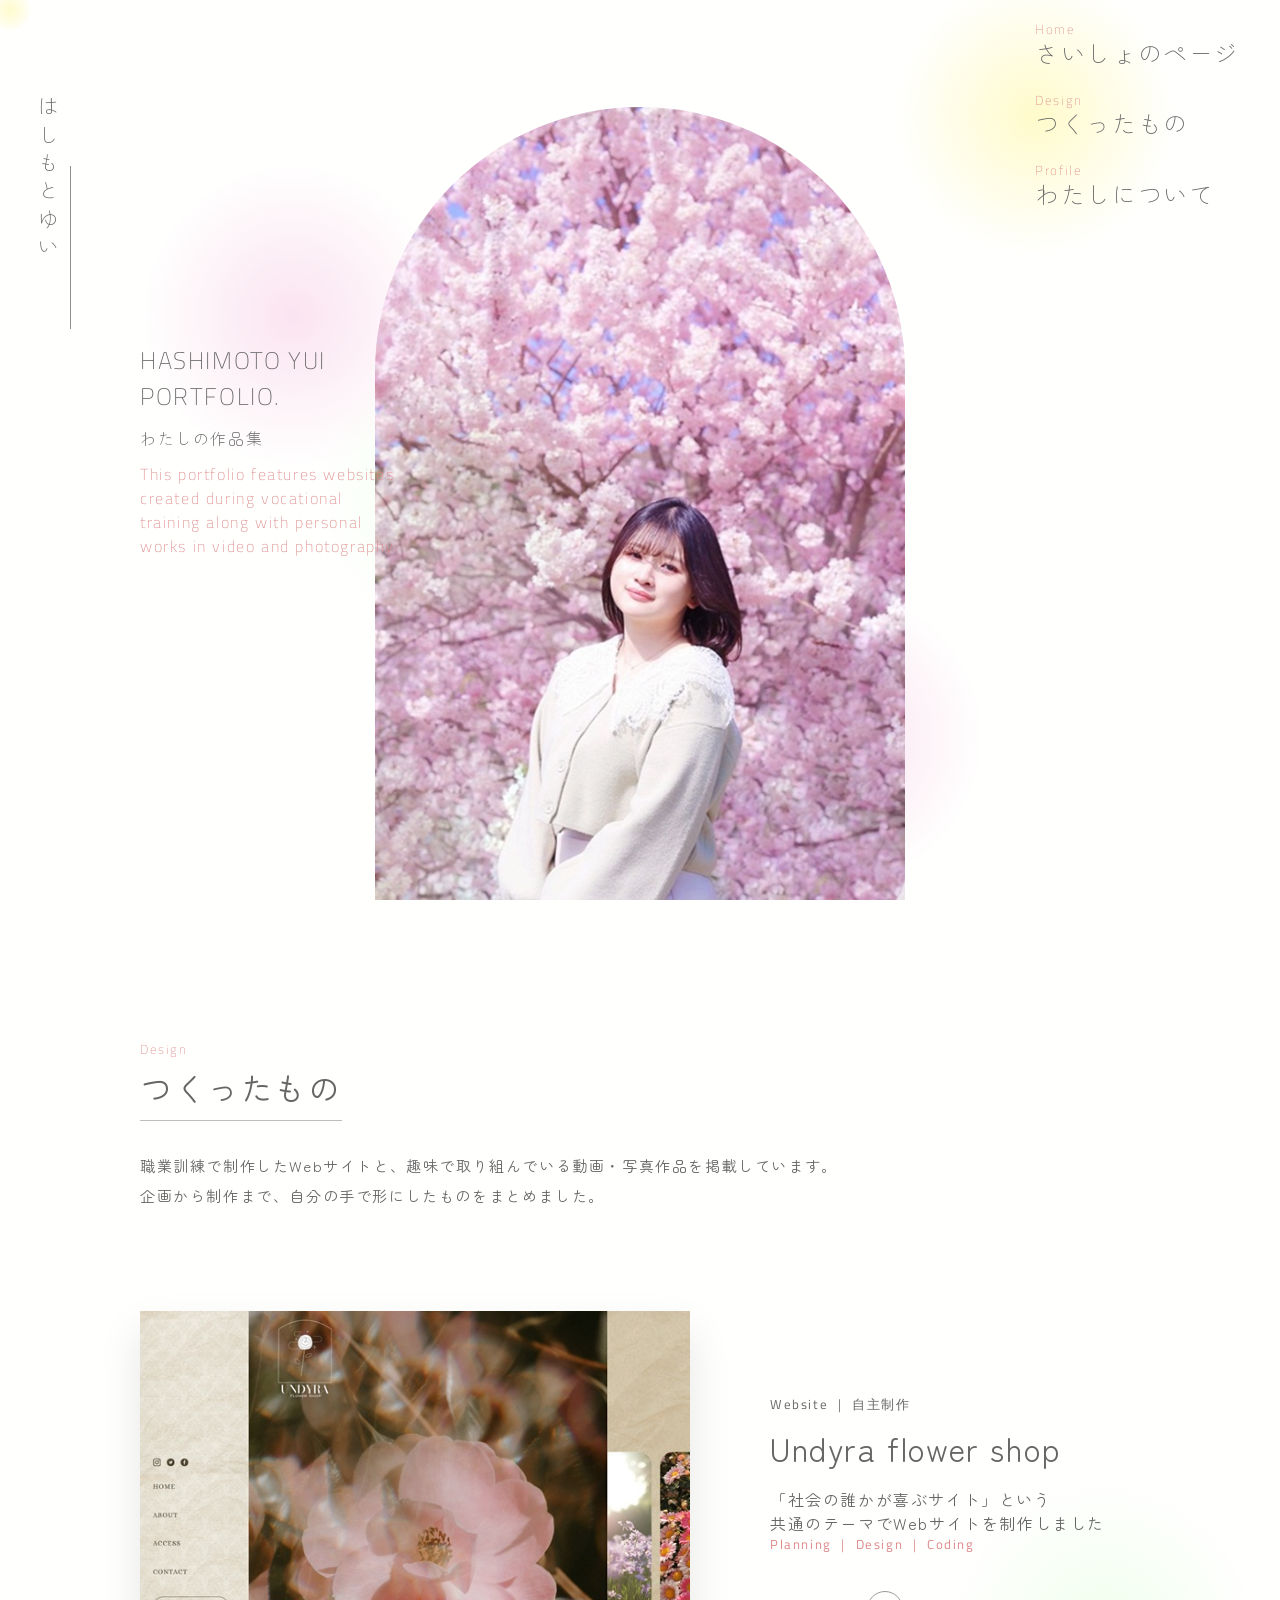
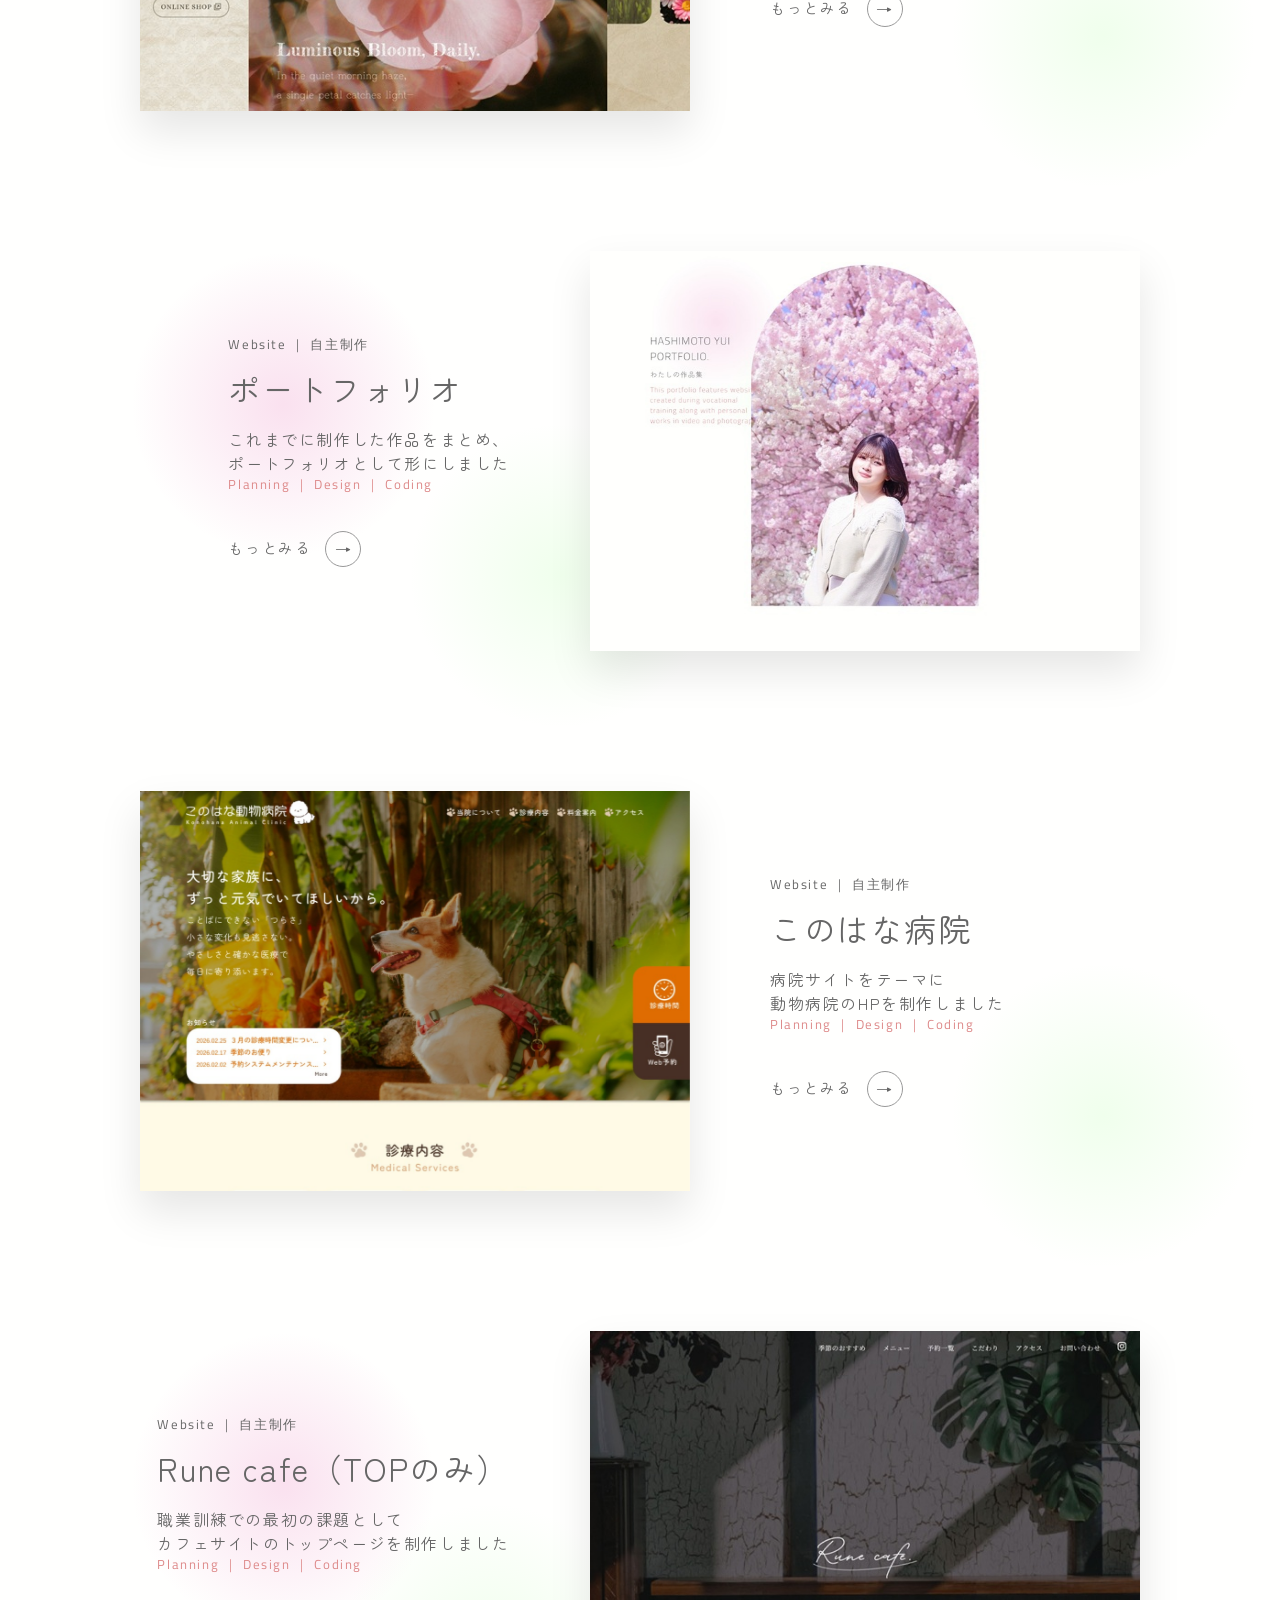
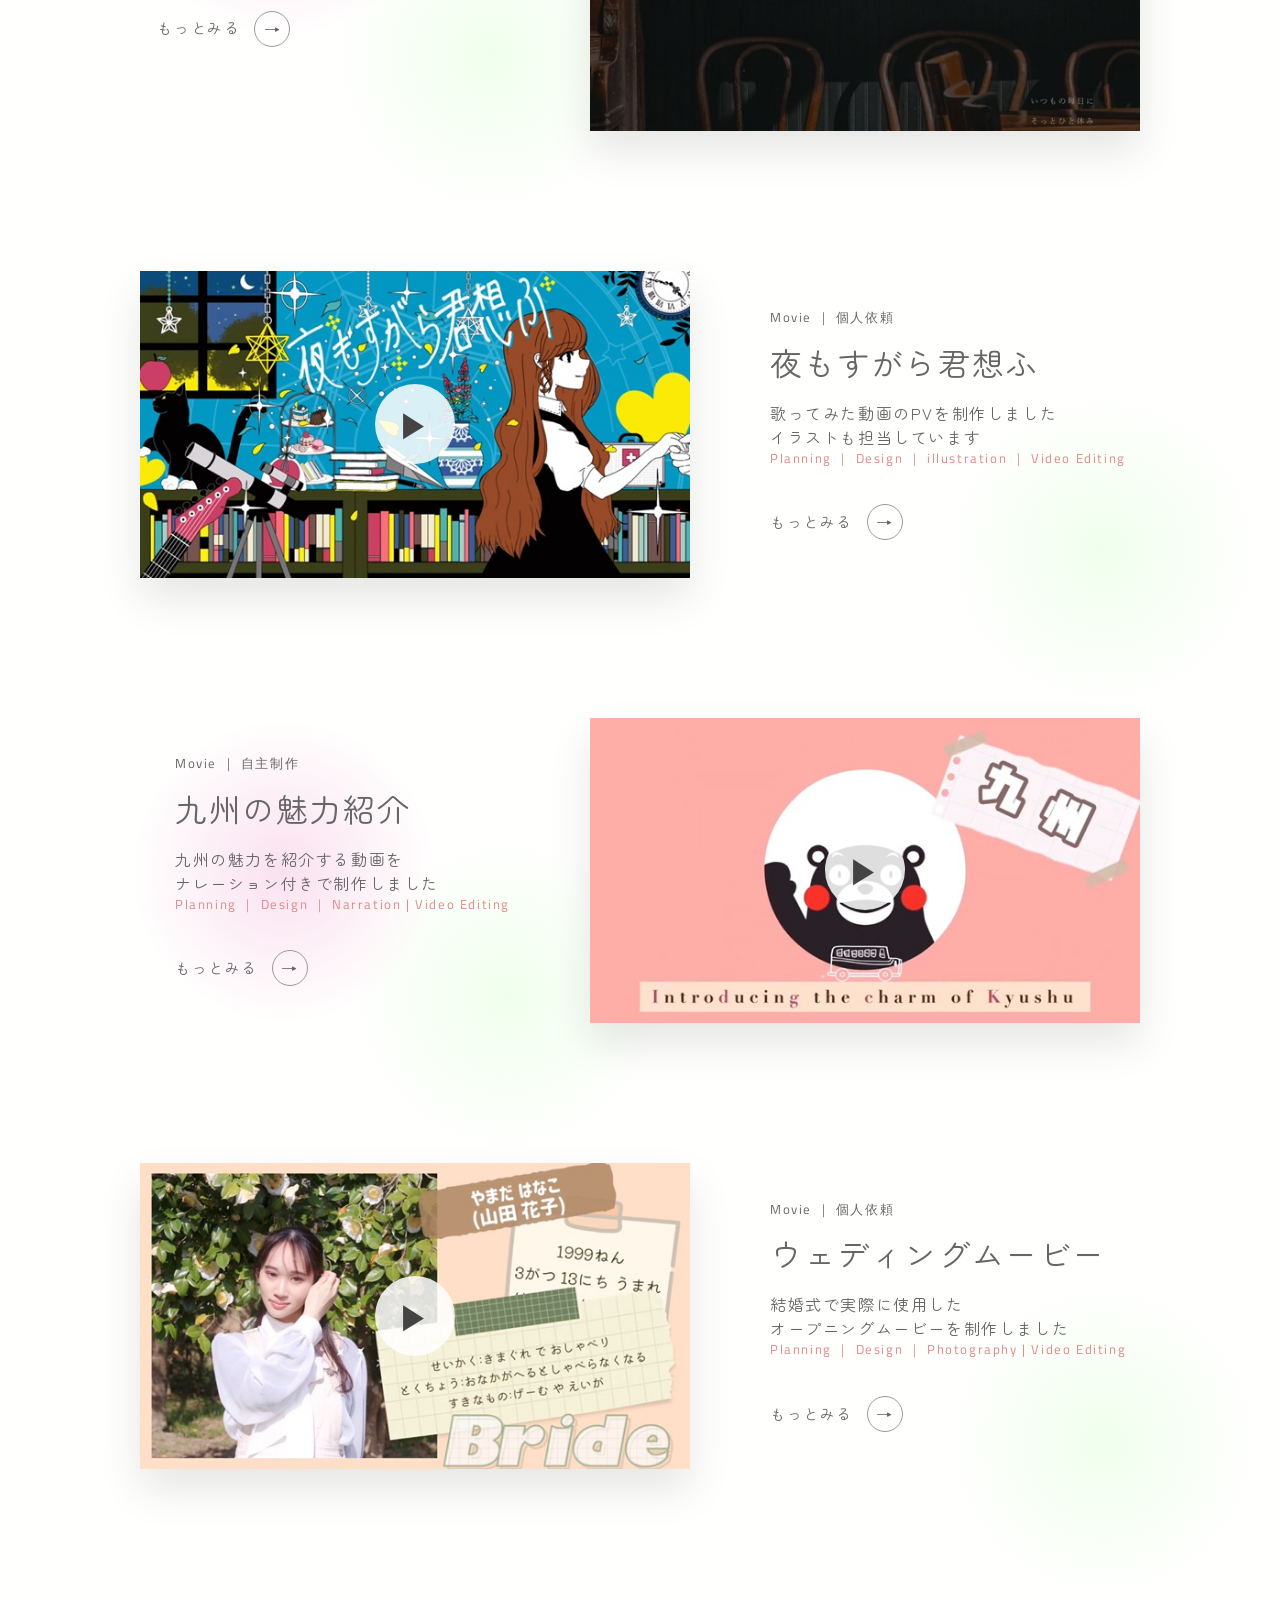
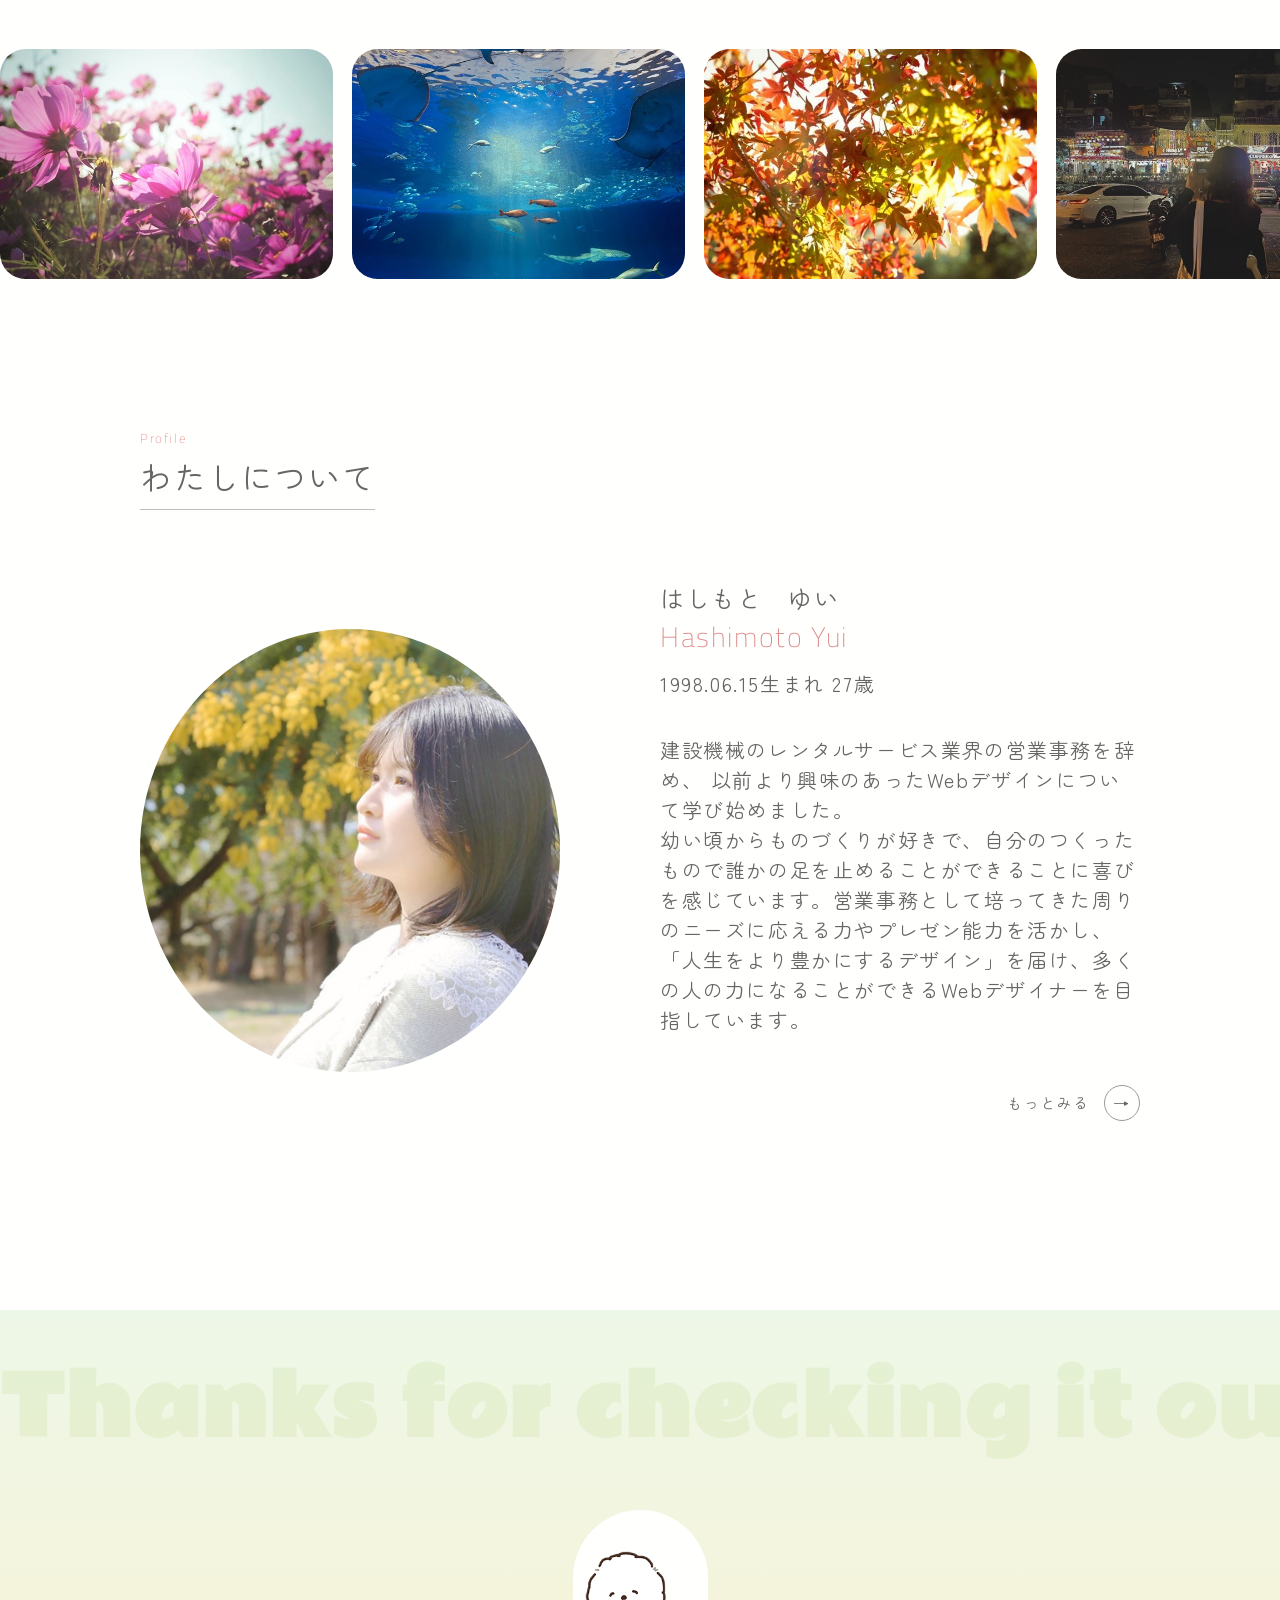
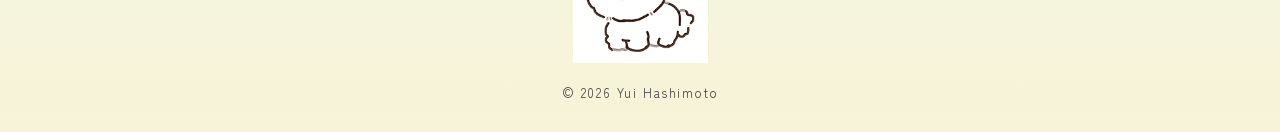
==== commit b30d45ed: "Update index.html" ====
--- a/index.html
+++ b/index.html
@@ -20,25 +20,19 @@
 	<link href="https://fonts.googleapis.com/css2?family=Rammetto+One&family=Titillium+Web:ital,wght@0,200;0,300;1,200&family=Zen+Maru+Gothic:wght@300;400;500&display=swap" rel="stylesheet">
 </head>
 <body>
+	<div id="mouse-stalker" class="mouse-stalker"></div>
 	<div class="wrap">
 		<header class="header">
-
-			<button class="hamburger" id="hamburger">
-				<span></span>
-				<span></span>
-				<span></span>
-			</button>
-
 			<nav id="nav" class="nav">
-				<a href="#top" class="nav-item">
+				<a href="index.html#top" class="nav-item">
 					<span class="title-sub">Home</span>
 					<span class="nav-main">さいしょのページ</span>
 				</a>
-				<a href="#works" class="nav-item">
+				<a href="index.html#works" class="nav-item">
 					<span class="title-sub">Design</span>
 					<span class="nav-main">つくったもの</span>
 				</a>
-				<a href="#profile" class="nav-item">
+				<a href="index.html#profile" class="nav-item">
 					<span class="title-sub">Profile</span>
 					<span class="nav-main">わたしについて</span>	
 				</a>
@@ -324,7 +318,7 @@
 	</div>
 
 		<!--js-->
-			<div id="mouse-stalker" class="mouse-stalker"></div>
+			
 		    <script src="https://unpkg.com/aos@2.3.1/dist/aos.js"></script>
 		    <script>
 			     AOS.init();
--- a/css/style.css
+++ b/css/style.css
@@ -74,16 +74,15 @@
     left 0.45s cubic-bezier(0.22, 1, 0.36, 1);
   transition-timing-function: ease-out;
   z-index: 9999;  
-
-  &.is_active {
-    top: -40px; 
-    left: -40px;
-    width: 100px;
-    height: 100px;
-    transition: 0.2s;
-  }
-}
-
+}
+
+ .mouse-stalker.is_active {
+  top: -40px;
+  left: -40px;
+  width: 100px;
+  height: 100px;
+  transition: 0.2s;
+}
 /*ホバー時*/
 .stalker.is_active {
   transform: scale(2);
@@ -93,9 +92,8 @@
 /*フェードインフェードアウト
 body{
   opacity: 0;
-  transition: opacity 0.6s ease;
-}
-
+  transition: opacity 0.2s ease;
+}
 /*表れ
 body.is-show{
   opacity: 1;
@@ -131,7 +129,7 @@
 
 /*フォント*/
 .wrap{
-	color: #434343;
+	color: #666666;
 	font-family: 'Zen Maru Gothic',sans-serif;
 	line-height: 1.5;
 }
@@ -144,13 +142,19 @@
 /* ハンバーガー（PCでは非表示） */
 .hamburger {
   display: none;
-  width: 40px;
-  height: 40px;
-  background: transparent;
+  position: fixed;
+  top: 20px;
+  right: 20px;
+
+  width: 52px;
+  height: 52px;
+
+  z-index: 10000;
+
+  background: rgba(255,255,255,0.9);
+  border-radius: 50%;
   border: none;
   cursor: pointer;
-  position: relative;
-  z-index: 200;
 }
 
 .hamburger span {
@@ -169,7 +173,7 @@
   position: fixed;
   top: 20px;
   right: 40px;
-  z-index: 9999;
+  z-index: 100;
 }
 .nav{
 	position: relative;
@@ -221,7 +225,7 @@
   transition: all 0.5s ease;
   border-radius: 50%;
   pointer-events: none;
-  z-index: 0;
+  z-index: -1;
 }
 
 /*ホバー*/
@@ -821,7 +825,7 @@
   margin-right: 120px;
   overflow-y: scroll;    /* ← 縦スクロールできる */
   overflow-x: hidden;
-  z-index: 9999;
+  z-index: 101;
   box-shadow: 0 20px 40px rgba(0, 0, 0, 0.08);
 }
 .work-movie-more{
@@ -989,7 +993,7 @@
     padding: 0px 40px;
     transition: right 0.4s ease;
     box-shadow: -10px 0 30px rgba(0,0,0,0.06);
-    z-index: 998;
+    z-index: 9999;
   }
 
   /* 開いた時 */
@@ -1005,7 +1009,7 @@
   opacity: 0;
   visibility: hidden;
   transition: 0.3s ease;
-  z-index: 997;
+  z-index: 9998;
 }
 .overlay.active{
   opacity: 1;
@@ -1014,12 +1018,6 @@
 /*スクロールできなくする*/
 .no-scroll{
   overflow: hidden;
-}
-
-/* 表示時 */
-.menu-overlay.active {
-  opacity: 1;
-  visibility: visible;
 }
 
   /* 黄色背景はスマホでは消す */
@@ -1097,7 +1095,61 @@
     padding-top: 90px;
     padding-bottom: 60px;
 }
-
+.hero{
+    height: 100vh;
+    display: flex;
+    flex-direction: column;
+    justify-content: space-between;
+    margin: 0 auto;
+    align-items: center;
+    text-align: center;
+  }
+
+  .top-title {
+    font-size: clamp(24px, 5vw, 30px);
+  }
+
+  .h1-sub {
+    font-size: clamp(12px, 2.8vw, 15px);
+  }
+
+  .sub {
+    font-size: clamp(12px, 2.8vw, 14px);
+  }
+  .text{
+    padding: 10px 0;
+  }
+  .text > *{
+  margin-bottom: -7px;
+}
+.text > *:last-child{
+  margin-bottom: 0;
+}
+  .text::before {
+    width: 220px;
+    height: 220px;
+    left: 100%;
+    top: 70px;
+    transform: translateX(-50%);
+  }
+
+  .text::after {
+    width: 200px;
+    height: 200px;
+    top: -15px;
+    left: 0%;
+    transform: translateX(-50%);
+  }
+
+  .top-img {
+    position: relative;
+    left: auto;
+    bottom: 0;
+    transform: none;
+    width: min(75vw, 360px);
+    margin: 0 auto;
+    order: 2;
+  }
 } 
 @media (max-width: 850px) {
   /*写真アニメーション*/
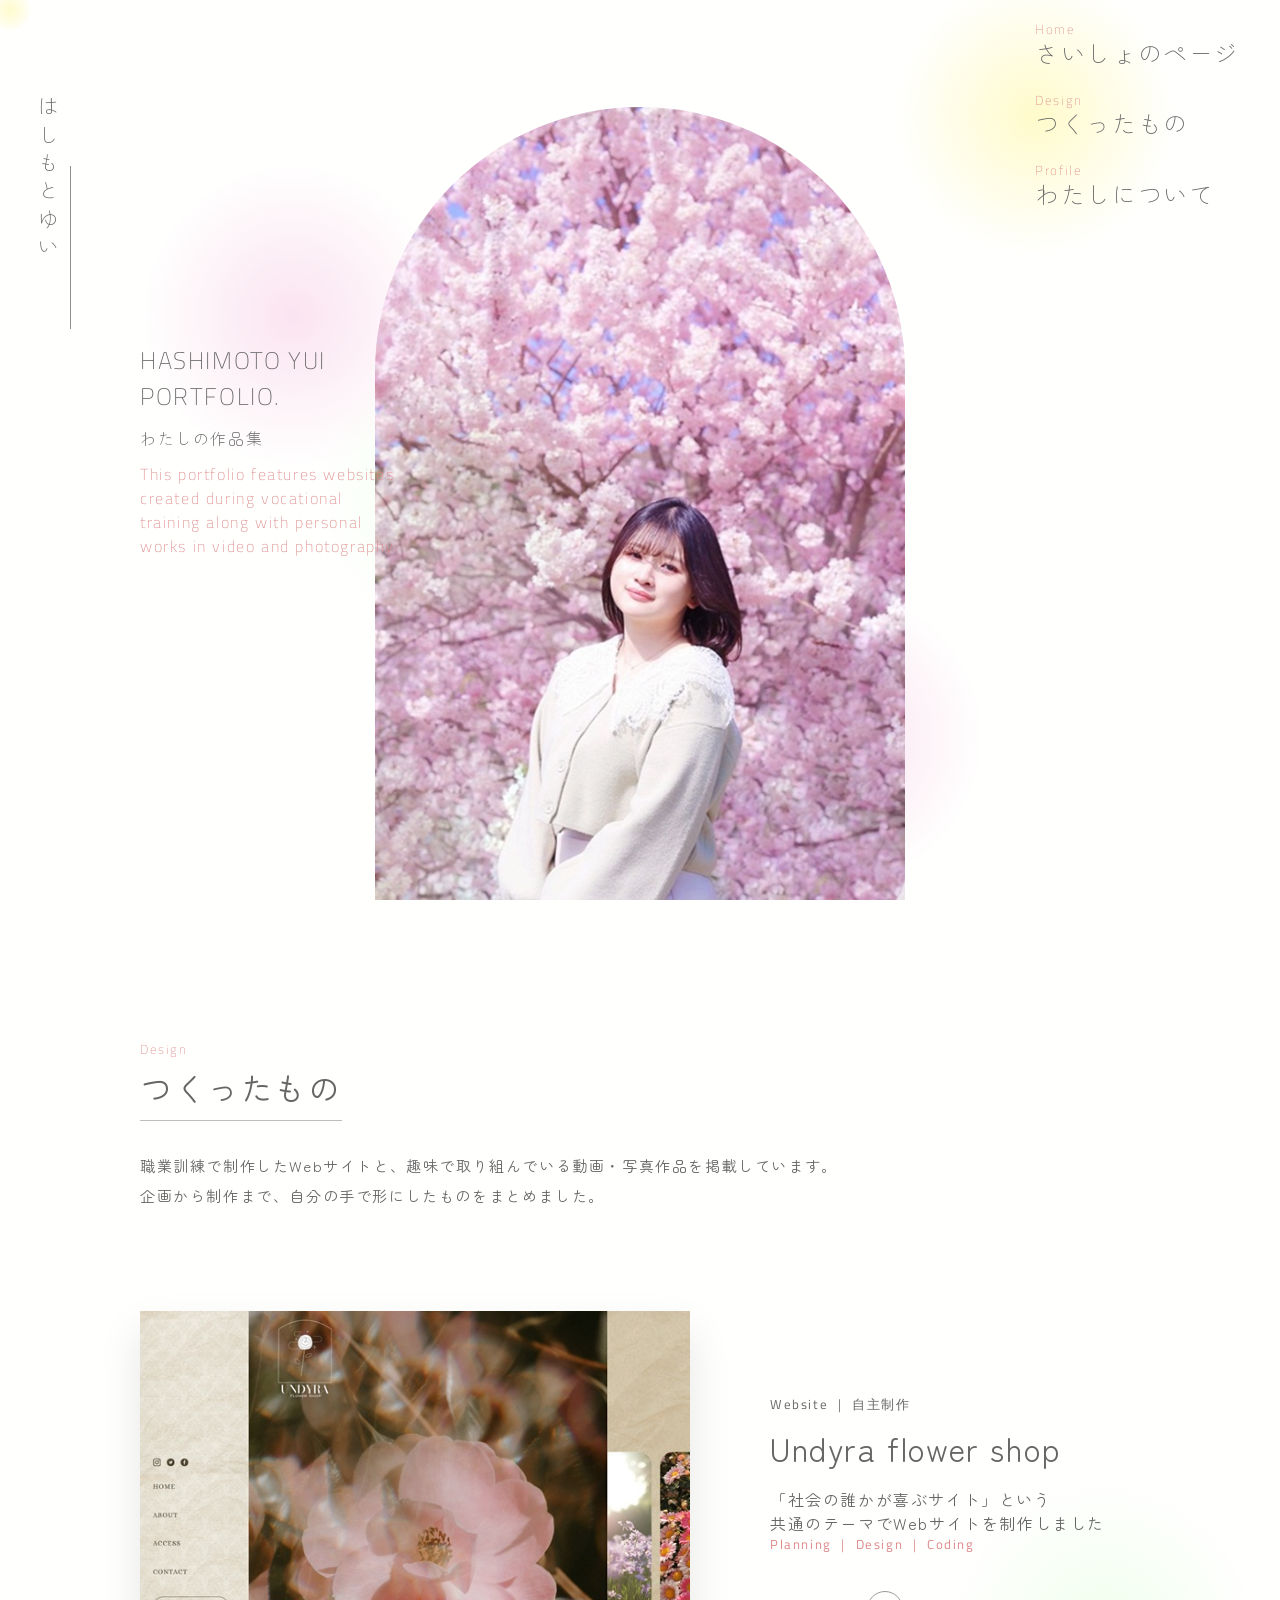
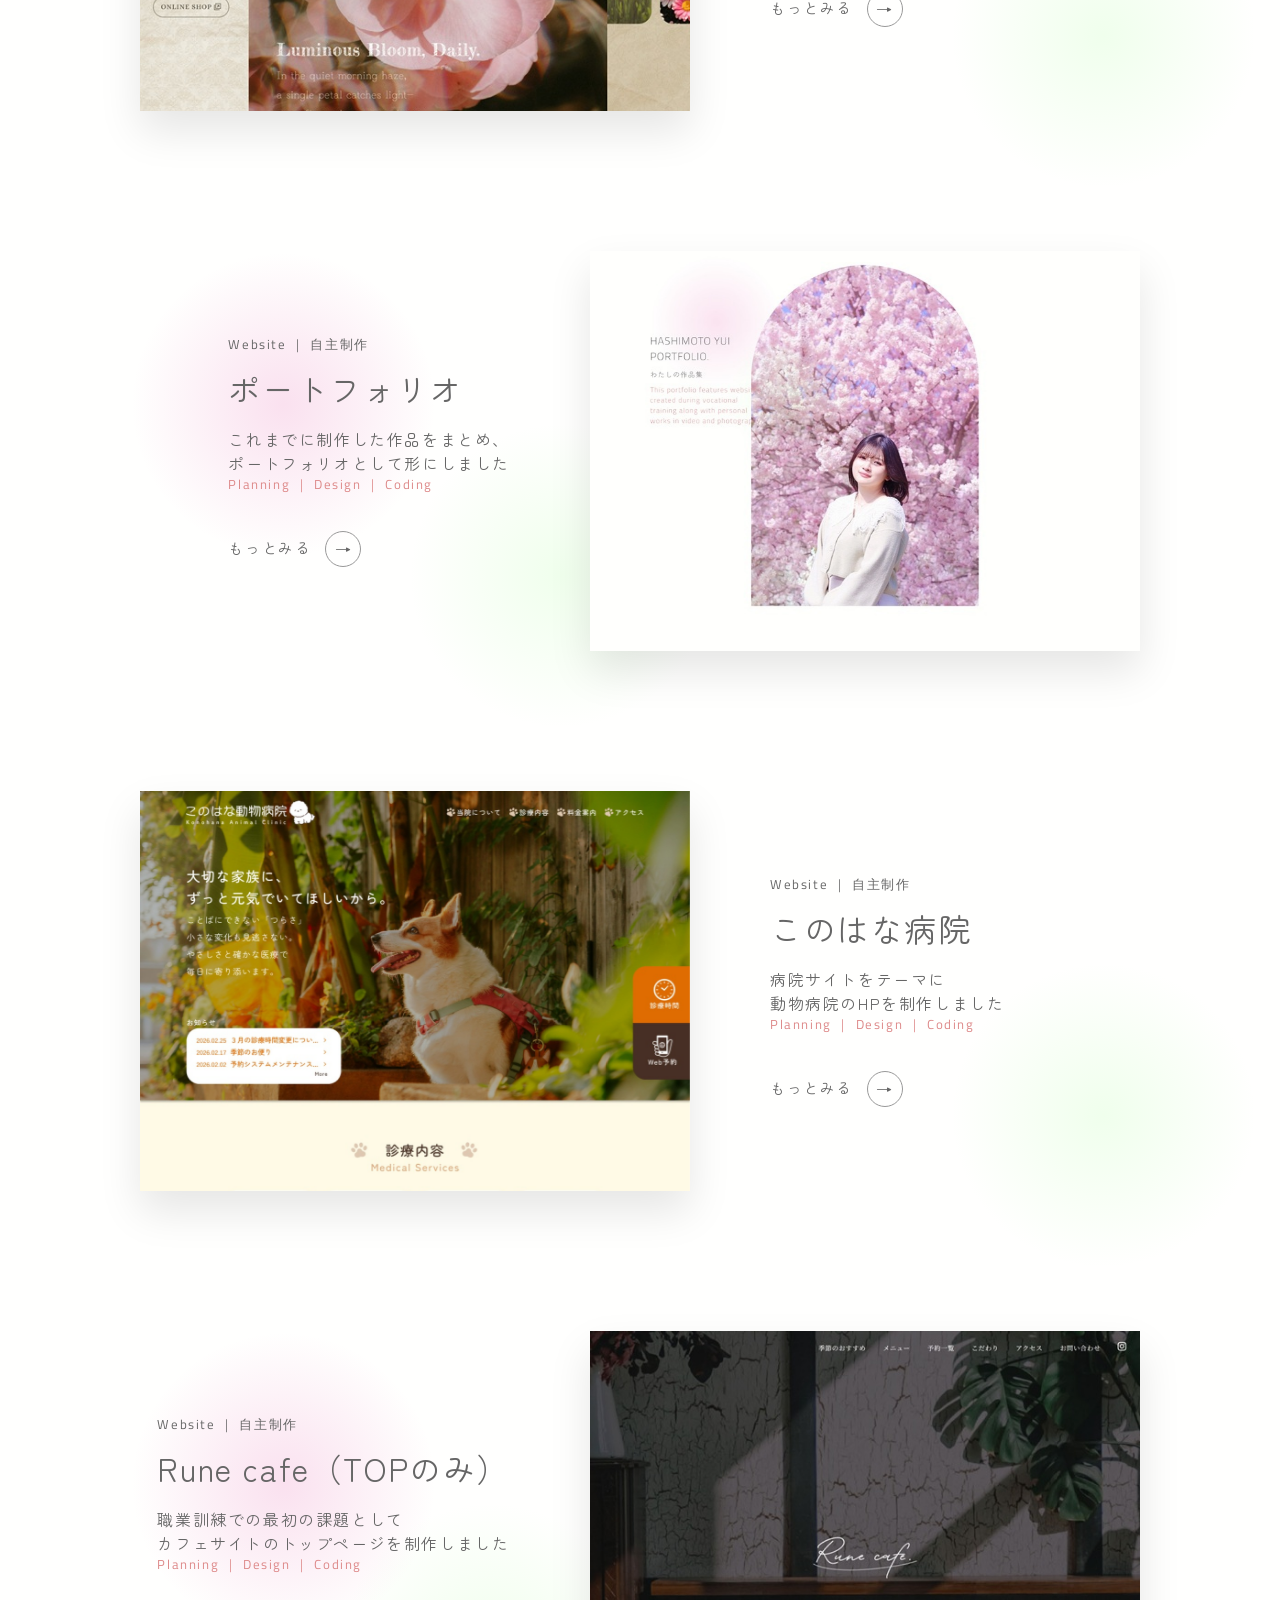
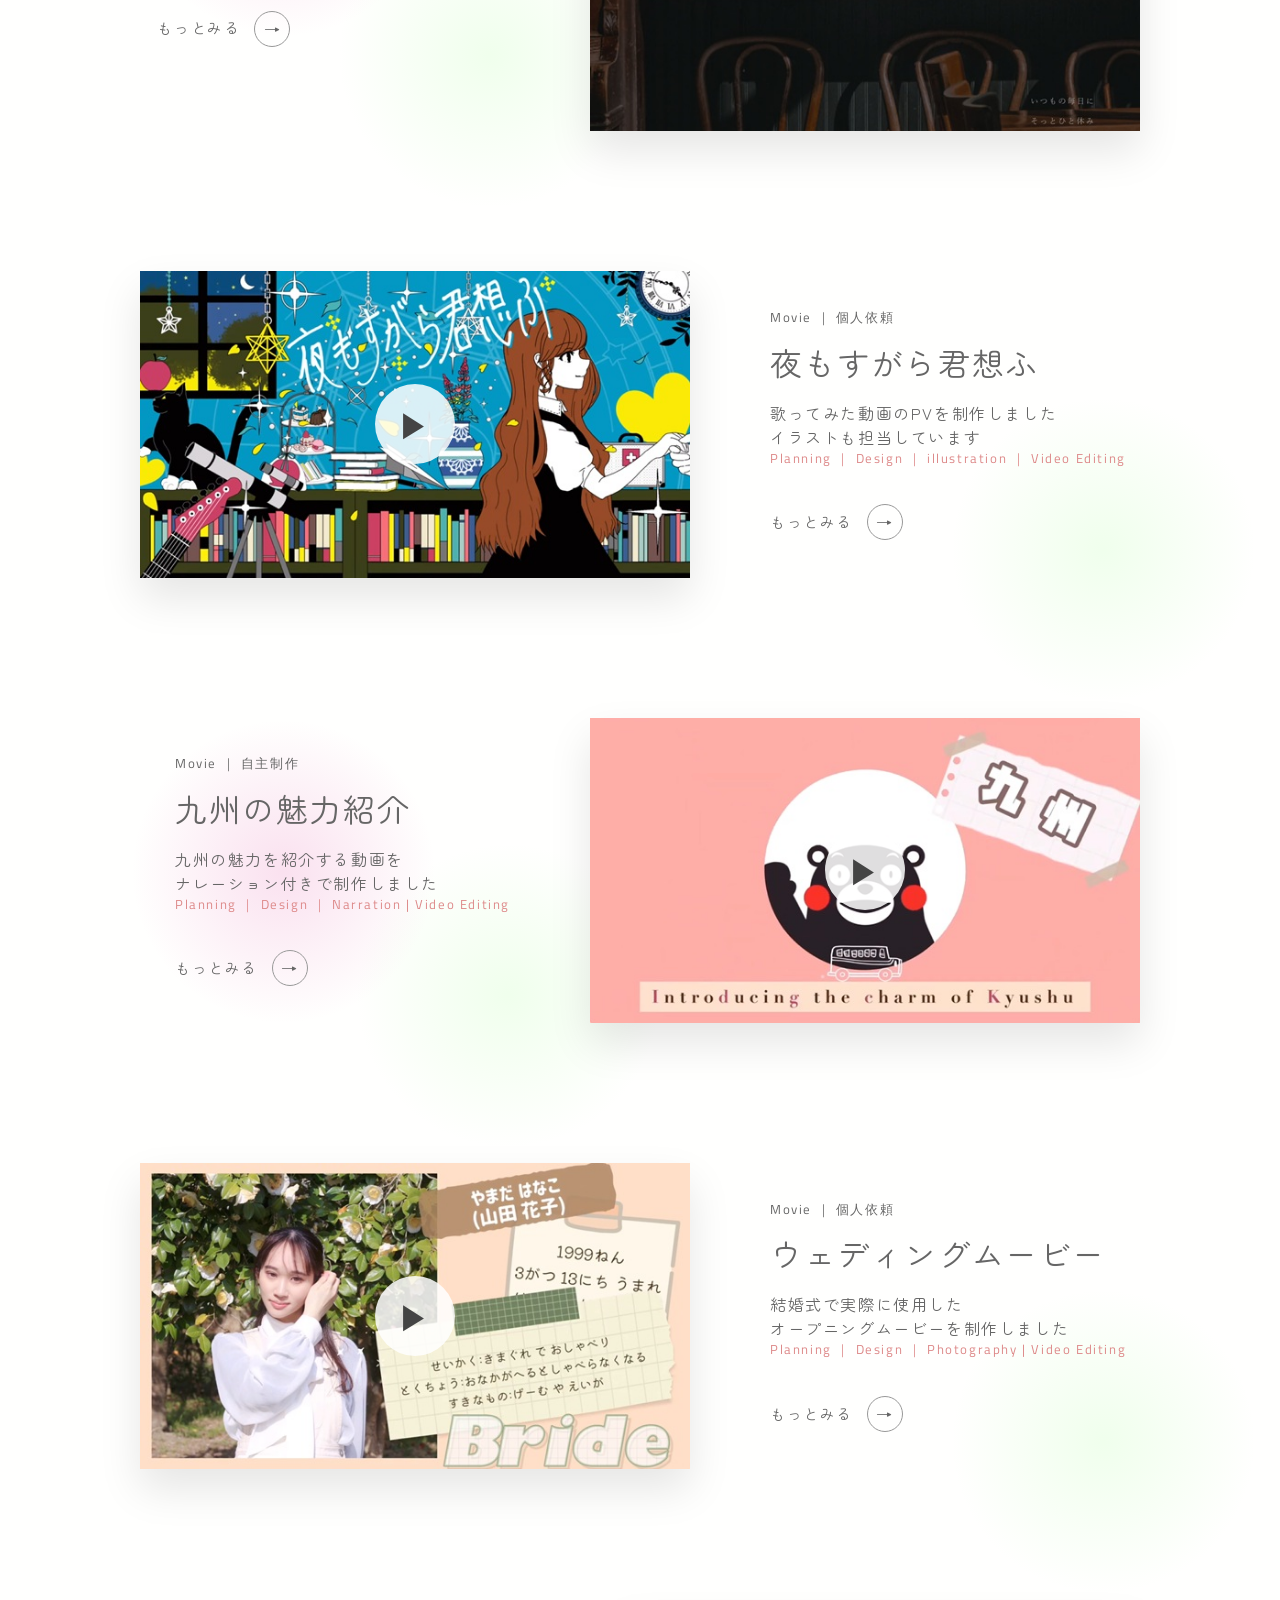
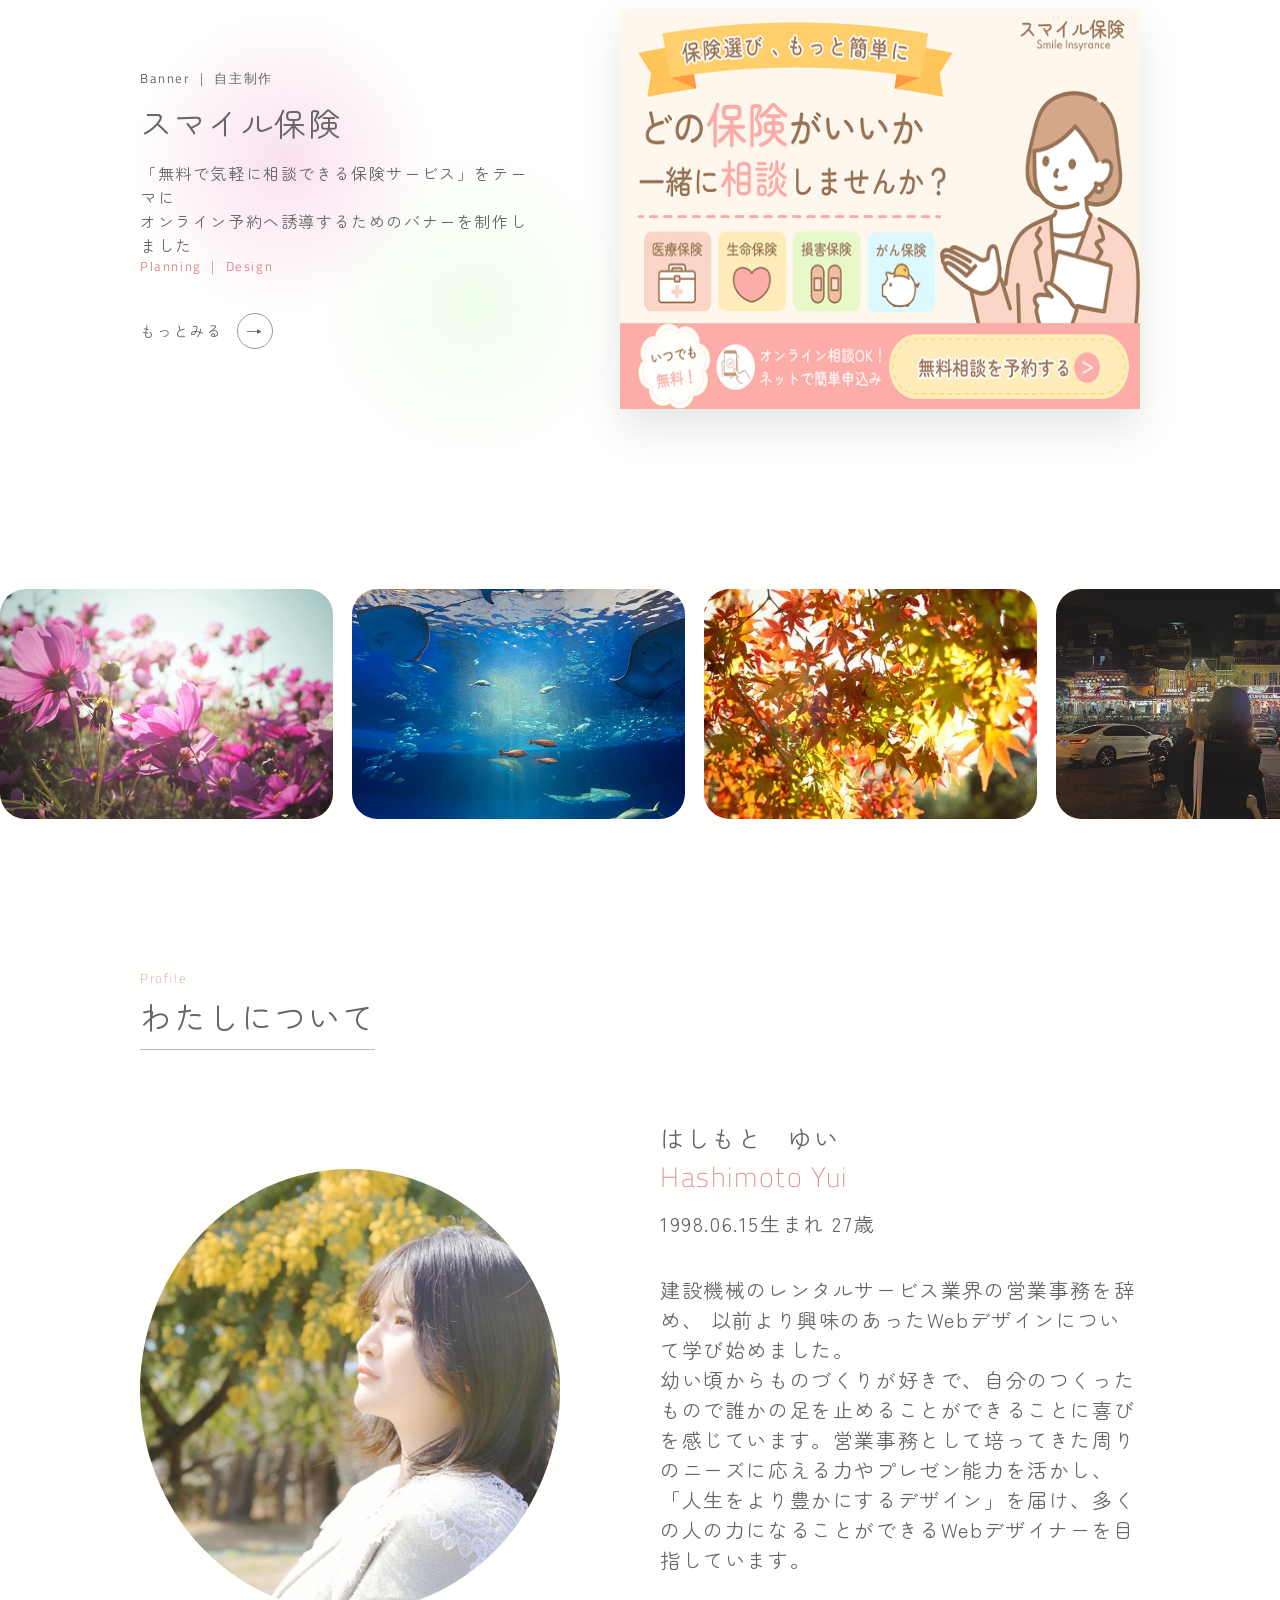
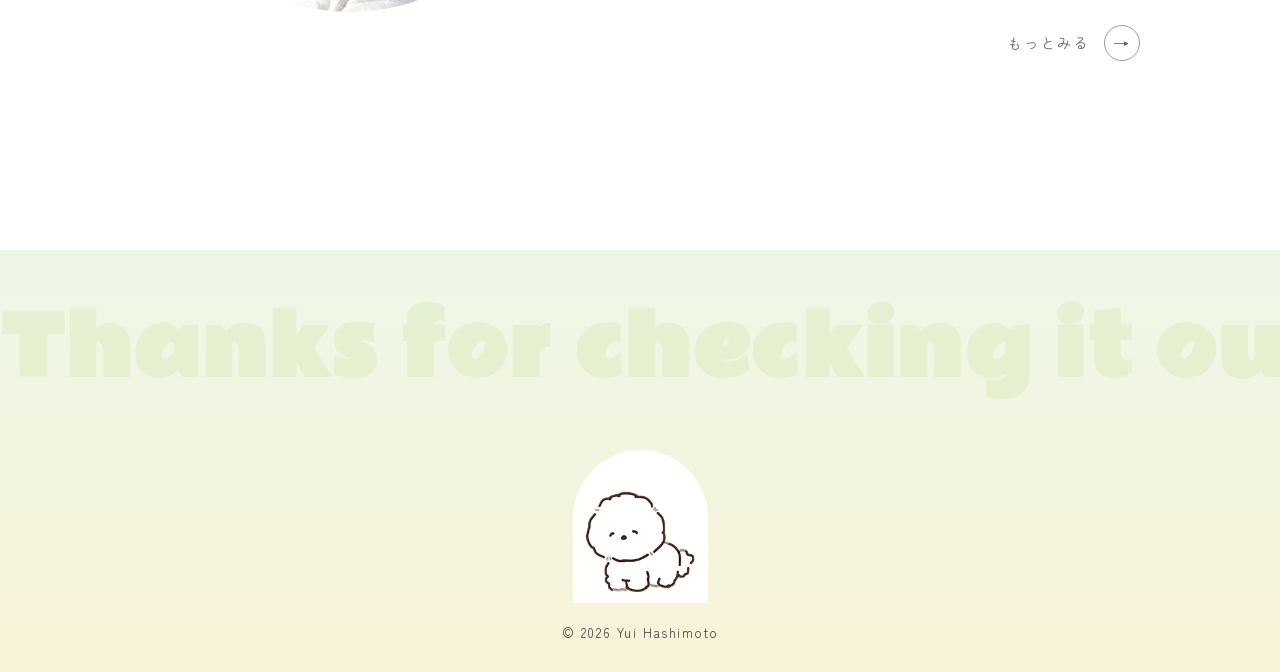
==== commit 1ccd5cec: "Update index.html" ====
--- a/index.html
+++ b/index.html
@@ -20,7 +20,6 @@
 	<link href="https://fonts.googleapis.com/css2?family=Rammetto+One&family=Titillium+Web:ital,wght@0,200;0,300;1,200&family=Zen+Maru+Gothic:wght@300;400;500&display=swap" rel="stylesheet">
 </head>
 <body>
-	<div id="mouse-stalker" class="mouse-stalker"></div>
 	<div class="wrap">
 		<header class="header">
 			<nav id="nav" class="nav">
@@ -232,6 +231,28 @@
 							</a>
 						</div>						
 					</div>
+					<!--item8-->
+					<div class="work-item reverse" data-aos="fade-up">
+						<div class="work-banner">
+							<img src="img/Smile Insurance.jpg" alt="Smile Insurance">
+						</div>
+
+						<div class="work-content">
+							<p class="work-category">Banner ｜ <span class="thin">自主制作</span></p>
+							<h3 class="work-title">スマイル保険</h3>
+							<p class="work-text">
+								「無料で気軽に相談できる保険サービス」をテーマに<br>
+								オンライン予約へ誘導するためのバナーを制作しました
+							</p>
+							<p class="work-tag">Planning ｜ Design</p>
+
+							<a href="banner.html" class="more-link">
+								もっとみる
+								<span>→</span>
+							</a>
+						</div>
+					</div>
+
 			</section>
 
 			<!--bg-->
@@ -318,7 +339,7 @@
 	</div>
 
 		<!--js-->
-			
+			<div id="mouse-stalker" class="mouse-stalker"></div>
 		    <script src="https://unpkg.com/aos@2.3.1/dist/aos.js"></script>
 		    <script>
 			     AOS.init();
--- a/css/style.css
+++ b/css/style.css
@@ -83,12 +83,6 @@
   height: 100px;
   transition: 0.2s;
 }
-/*ホバー時*/
-.stalker.is_active {
-  transform: scale(2);
-  background: cyan;
-}
-
 /*フェードインフェードアウト
 body{
   opacity: 0;
@@ -418,7 +412,18 @@
   width: 100%;
   display: block;
 }
-
+.work-banner{
+  width: 55%;
+  height: 400px;
+  overflow: hidden;
+  box-shadow: 0 20px 40px rgba(0,0,0,0.1);
+}
+
+.work-banner img{
+  width: 100%;
+  height: 100%;
+  display: block;
+}
 .work-content {
   max-width: 40%;
 }
@@ -791,6 +796,7 @@
   align-items: center;
   justify-content: space-between;
   height: 100vh;
+  gap: 80px;
 }
 .work-hero-movie{
   display: flex;
@@ -1262,7 +1268,8 @@
 
   .work-image,
   .work-movie,
-  .work-content {
+  .work-content,
+  .work-banner {
     width: 100%;
     max-width: 100%;
   }
